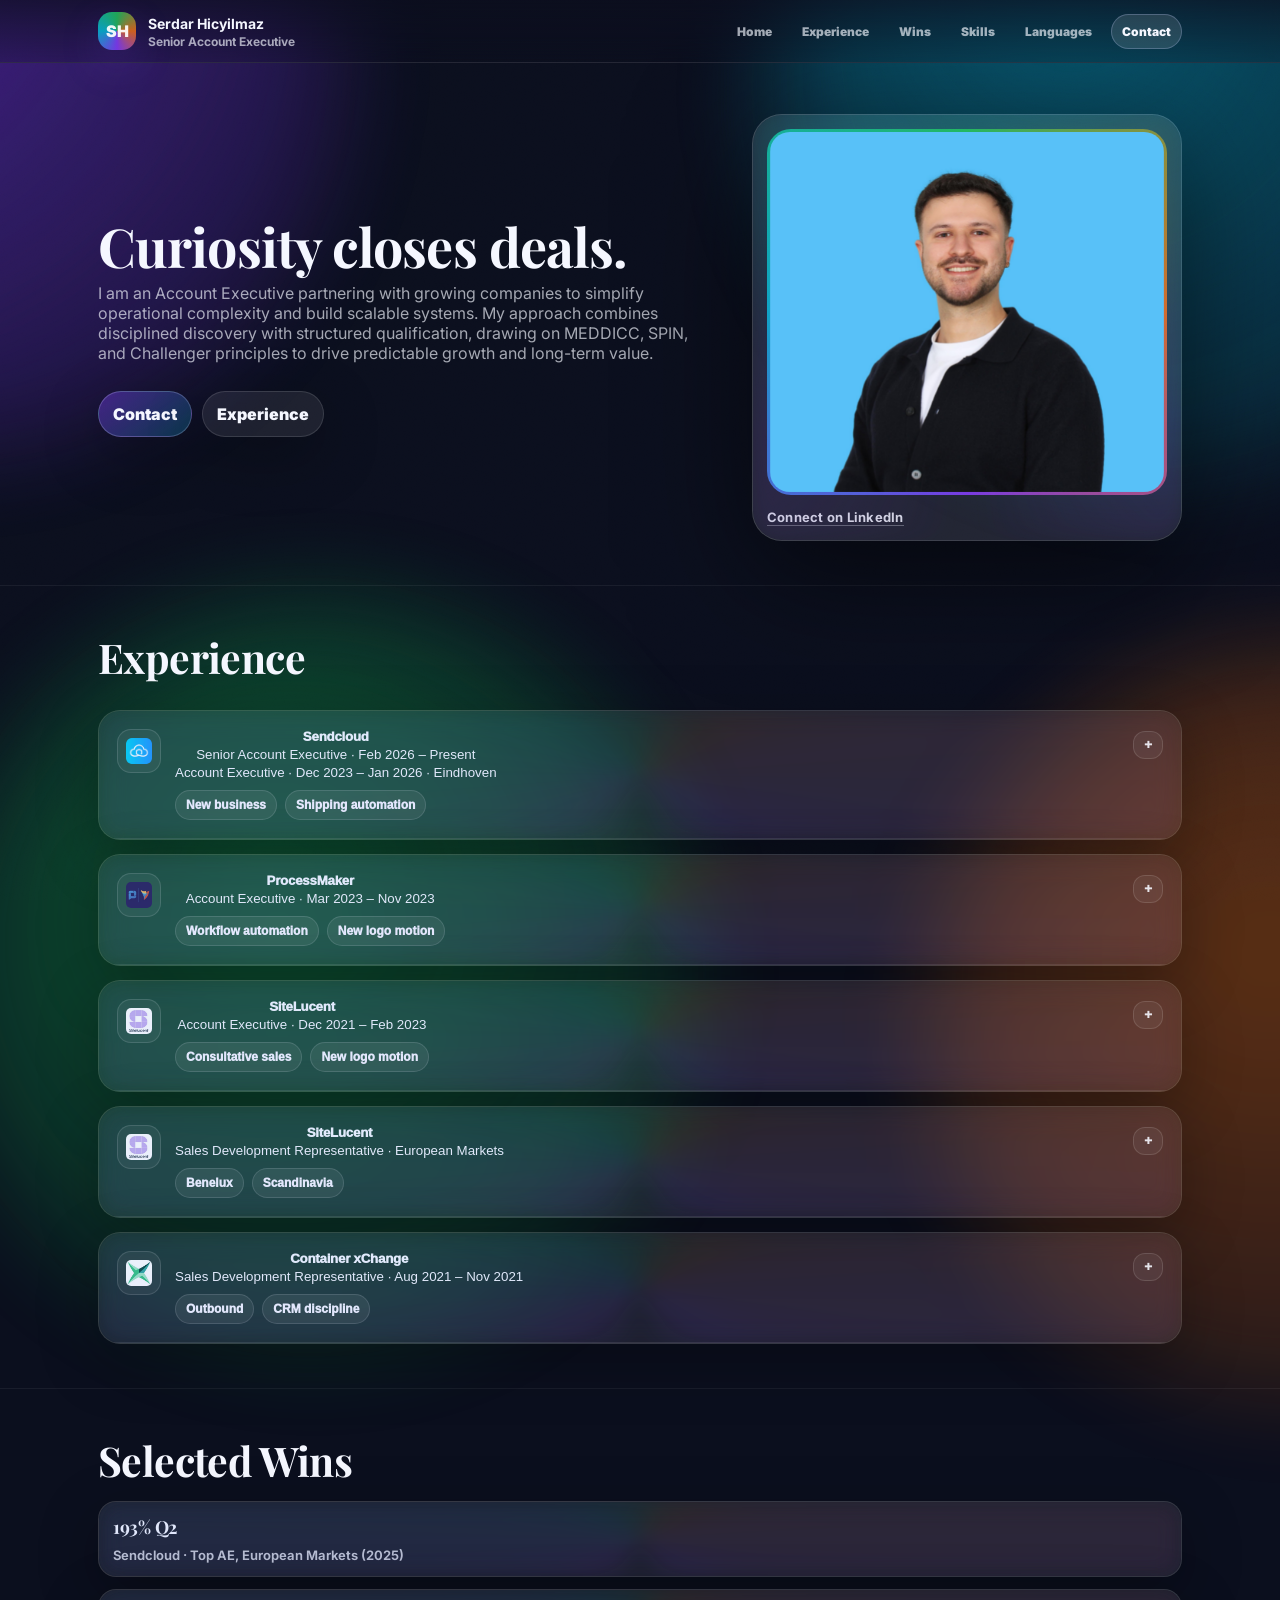
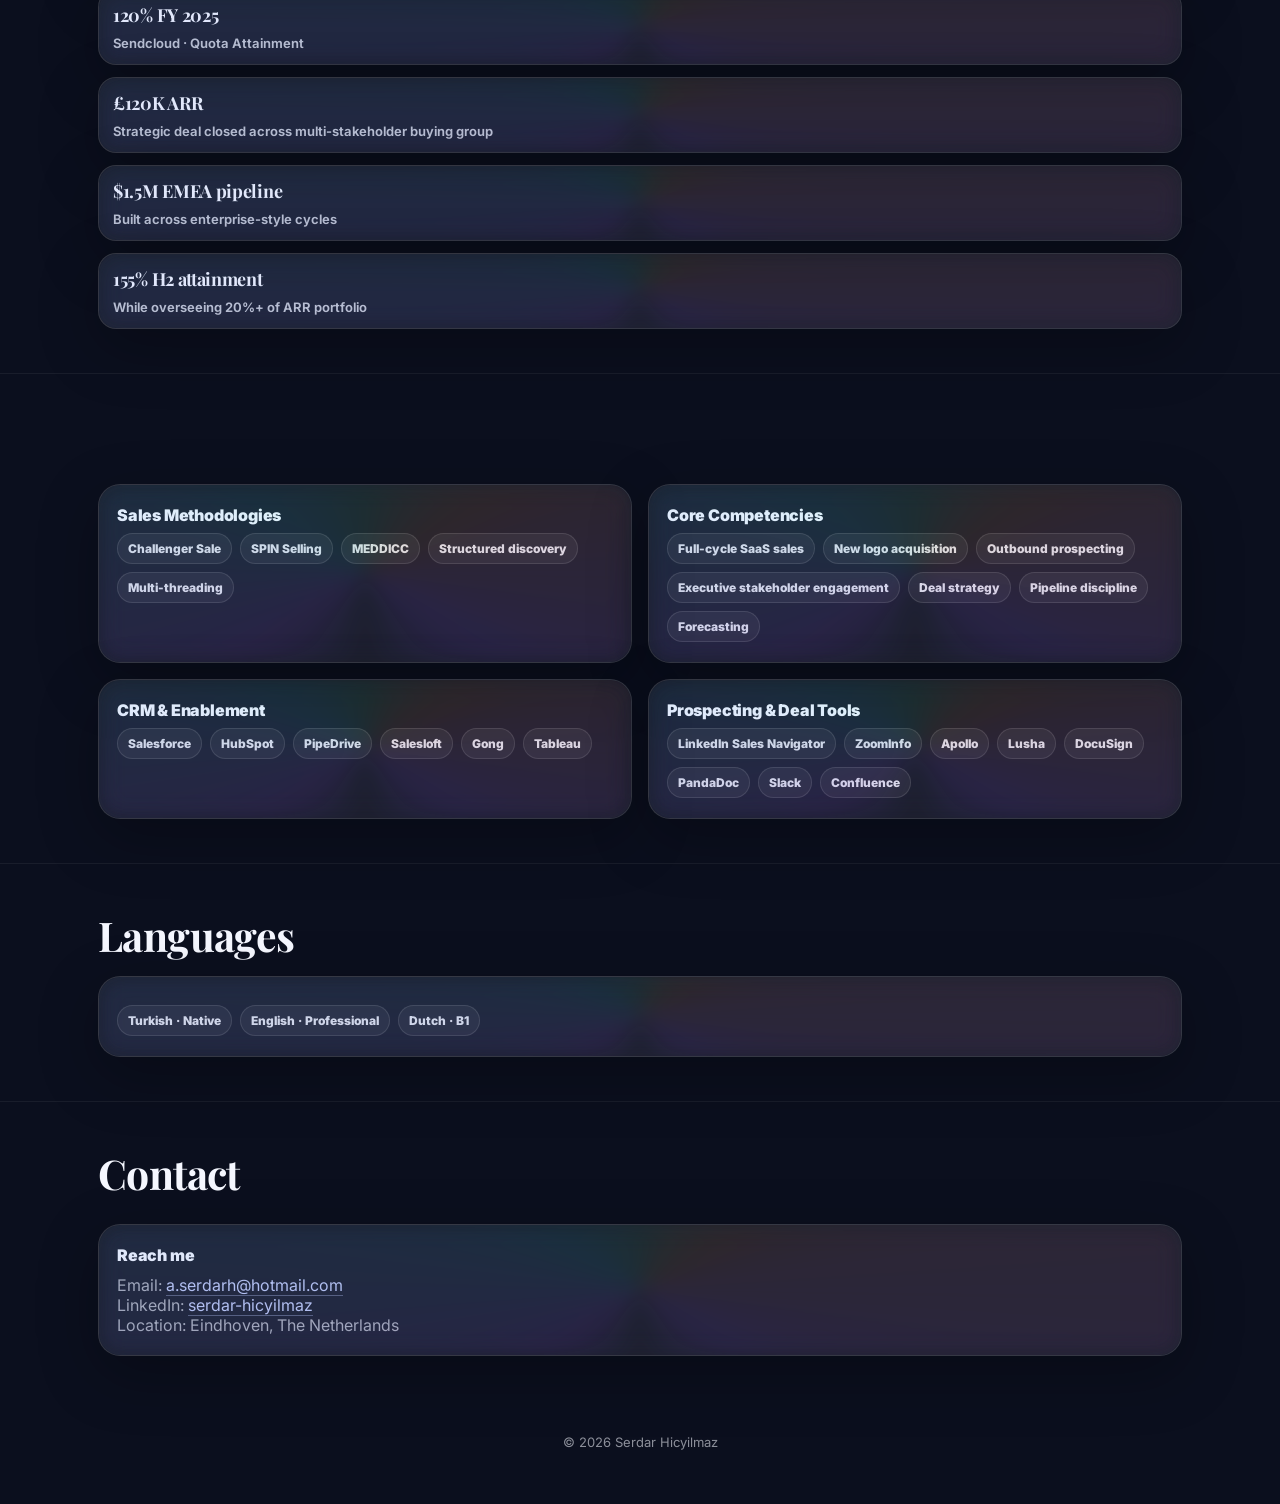
==== index.html @ 136f7540 "Add files via upload" ====
<!doctype html>
<html lang="en">
<head>
  <meta charset="utf-8" />
  <meta name="viewport" content="width=device-width, initial-scale=1" />
  <title>Serdar Hicyilmaz | Portfolio CV</title>
  <meta name="description" content="Serdar Hicyilmaz — Account Executive. Curious discovery, clear execution, predictable growth." />
  <link rel="stylesheet" href="assets/styles.v6.css" />
</head>
<body>
  <div class="bg" aria-hidden="true">
    <div class="blob b1"></div>
    <div class="blob b2"></div>
    <div class="blob b3"></div>
    <div class="blob b4"></div>
  </div>
  <div class="noise" aria-hidden="true"></div>

  <header class="topbar">
    <div class="inner">
      <div class="brand">
        <div class="badge">SH</div>
        <div>
          <b>Serdar Hicyilmaz</b>
          <span>Senior Account Executive</span>
        </div>
      </div>
      <nav class="nav" aria-label="Navigation">
        <a href="#home">Home</a>
        <a href="#experience">Experience</a>
        <a href="#wins">Wins</a>
        <a href="#skills">Skills</a>
        <a href="#languages">Languages</a>
        <a href="#contact">Contact</a>
      </nav>
    </div>
  </header>

  <main>
    <!-- HERO -->
    <section id="home" class="section">
      <div class="wrap hero-grid">
        <div class="reveal">
          <h1 class="h1">Curiosity closes deals.</h1>
          <p class="lead">
            I am an Account Executive partnering with growing companies to simplify operational complexity and build scalable systems.
            My approach combines disciplined discovery with structured qualification, drawing on MEDDICC, SPIN, and Challenger principles
            to drive predictable growth and long-term value.
          </p>
          <div class="kicker">
                                                          </div>
          <div class="cta">
            <a class="btn primary" href="#contact">Contact</a>
            <a class="btn" href="#experience">Experience</a>
</div>
        </div>

        <div class="photoStage reveal">
          <div class="photoCard">
            <div class="ring">
              <div class="innerImg">
                <div class="glow"></div>
                <img src="assets/headshot.jpg" alt="Serdar Hicyilmaz headshot" />
              </div>
            </div>
            <a class="linkedin-cta" href="https://www.linkedin.com/in/serdar-hicyilmaz-717072159/" target="_blank" rel="noopener noreferrer">
              Connect on LinkedIn
            </a>
          </div>
        </div>
      </div>
    </section>

    <!-- EXPERIENCE -->
    <section id="experience" class="section">
  <div class="wrap">
    <h2 class="h2 reveal">Experience</h2>

    <div class="exp-acc reveal">
      <!-- Sendcloud -->
      <article class="exp-item glass" data-exp>
        <button class="exp-head" type="button" aria-expanded="false">
          <div class="exp-left">
            <img class="exp-logo" src="assets/logo_sendcloud.png" alt="Sendcloud logo"/>
            <div class="exp-title">
              <div class="company">Sendcloud</div>
              <div class="meta">Senior Account Executive · Feb 2026 – Present</div>
              <div class="meta">Account Executive · Dec 2023 – Jan 2026 · Eindhoven</div>
              <div class="tag-row">
                <span class="tag">New business</span>
                <span class="tag">Shipping automation</span>
              </div>
            </div>
          </div>
          <span class="exp-icon" aria-hidden="true">+</span>
        </button>

        <div class="exp-panel" role="region">
          <div class="exp-inner">
            <ul class="bul">
              <li>Led full-cycle new business acquisition, bringing new logos into the company</li>
              <li>Built pipeline through outbound prospecting, including cold calling and targeted outreach</li>
              <li>Conducted structured discovery to uncover operational friction and position scalable solutions</li>
              <li>Worked cross-functionally with Partnerships and Customer Success to support strategic deals and expansion opportunities</li>
              <li><b>120% quota attainment</b> (FY 2025)</li>
            </ul>
            <p class="sub"><b>Target personas:</b> eCommerce Directors, Marketing Managers, Operations Managers, Warehouse Managers</p>
          </div>
        </div>
      </article>

      <!-- ProcessMaker -->
      <article class="exp-item glass" data-exp>
        <button class="exp-head" type="button" aria-expanded="false">
          <div class="exp-left">
            <img class="exp-logo" src="assets/logo_processmaker.png" alt="ProcessMaker logo"/>
            <div class="exp-title">
              <div class="company">ProcessMaker</div>
              <div class="meta">Account Executive · Mar 2023 – Nov 2023</div>
              <div class="tag-row">
                <span class="tag">Workflow automation</span>
                <span class="tag">New logo motion</span>
              </div>
            </div>
          </div>
          <span class="exp-icon" aria-hidden="true">+</span>
        </button>

        <div class="exp-panel" role="region">
          <div class="exp-inner">
            <ul class="bul">
              <li>Built and managed a strategic pipeline to move enterprise-style transactions through the sales process</li>
              <li>Prospected into targeted accounts via cold call, email outreach, and social strategies</li>
              <li>Collaborated with SDRs in pre-sales and Sales Engineers across demo and POC stages</li>
              <li>Managed end-to-end opportunity progression and forecasting in Salesforce</li>
              <li>Built Sales Pipeline: <b>$300K (US)</b> · <b>$1.5M (EMEA)</b></li>
              <li>Sales cycle: <b>4–8 months</b></li>
            </ul>
            <p class="sub"><b>Target personas:</b> CIO/CTO, VP Operations, Head of Process Excellence, Digital Transformation Leads, IT Directors</p>
          </div>
        </div>
      </article>

      <!-- SiteLucent AE -->
      <article class="exp-item glass" data-exp>
        <button class="exp-head" type="button" aria-expanded="false">
          <div class="exp-left">
            <img class="exp-logo" src="assets/logo_sitelucent.png" alt="SiteLucent logo"/>
            <div class="exp-title">
              <div class="company">SiteLucent</div>
              <div class="meta">Account Executive · Dec 2021 – Feb 2023</div>
              <div class="tag-row">
                <span class="tag">Consultative sales</span>
                <span class="tag">New logo motion</span>
              </div>
            </div>
          </div>
          <span class="exp-icon" aria-hidden="true">+</span>
        </button>

        <div class="exp-panel" role="region">
          <div class="exp-inner">
            <ul class="bul">
              <li>Built and nurtured a full sales pipeline from prospecting to close with a consultative approach tailored to senior decision-makers</li>
              <li>Implemented structured onboarding and engagement processes to drive product adoption and long-term growth</li>
              <li>Oversaw contract renewals and ensured high retention across assigned accounts</li>
              <li>Managed a portfolio of key accounts representing <b>20%+</b> of annual recurring revenue (ARR)</li>
              <li>Exceeded annual quota: <b>105%</b> (H1) · <b>155%</b> (H2)</li>
              <li>Sales cycle: <b>3–6 months</b></li>
            </ul>
            <p class="sub"><b>Target personas:</b> Head of eCommerce, Marketing Directors/CMOs, Key Account Managers, Founders/CEOs</p>
          </div>
        </div>
      </article>

      <!-- SiteLucent SDR -->
      <article class="exp-item glass" data-exp>
        <button class="exp-head" type="button" aria-expanded="false">
          <div class="exp-left">
            <img class="exp-logo" src="assets/logo_sitelucent.png" alt="SiteLucent logo"/>
            <div class="exp-title">
              <div class="company">SiteLucent</div>
              <div class="meta">Sales Development Representative · European Markets</div>
              <div class="tag-row">
                <span class="tag">Benelux</span>
                <span class="tag">Scandinavia</span>
              </div>
            </div>
          </div>
          <span class="exp-icon" aria-hidden="true">+</span>
        </button>

        <div class="exp-panel" role="region">
          <div class="exp-inner">
            <ul class="bul">
              <li>Generated outbound pipeline across European markets, focusing on Benelux and Scandinavia</li>
              <li>Conducted high-volume cold calls and targeted outreach campaigns</li>
              <li>Qualified prospects and aligned opportunities with senior sales stakeholders</li>
              <li>Maintained CRM discipline and ensured structured lead progression</li>
            </ul>
            <p class="sub"><b>Target personas:</b> eCommerce Managers, Marketing Managers, Key Account Managers, Sales Leads</p>
          </div>
        </div>
      </article>

      <!-- Container xChange -->
      <article class="exp-item glass" data-exp>
        <button class="exp-head" type="button" aria-expanded="false">
          <div class="exp-left">
            <img class="exp-logo" src="assets/logo_containerxchange.png" alt="Container xChange logo"/>
            <div class="exp-title">
              <div class="company">Container xChange</div>
              <div class="meta">Sales Development Representative · Aug 2021 – Nov 2021</div>
              <div class="tag-row">
                <span class="tag">Outbound</span>
                <span class="tag">CRM discipline</span>
              </div>
            </div>
          </div>
          <span class="exp-icon" aria-hidden="true">+</span>
        </button>

        <div class="exp-panel" role="region">
          <div class="exp-inner">
            <ul class="bul">
              <li>Sourced new sales opportunities through lead follow-up, outbound calls, and emails</li>
              <li>Qualified prospects and advanced opportunities through structured pipeline stages</li>
              <li>Managed pipeline integrity and activity tracking in PipeDrive</li>
              <li>Collaborated closely with Account Executives to support deal progression</li>
            </ul>
            <p class="sub"><b>Target personas:</b> Procurement Managers, Logistics Managers, Trading Teams, Commercial Directors</p>
          </div>
        </div>
      </article>
    </div>
  </div>
</section>

    <!-- WINS -->
    <section id="wins" class="section">
      <div class="wrap">
        <h2 class="h2 reveal">Selected Wins</h2>
        <div class="wins reveal" style="margin-top:14px">
          <div class="win">
            <b>193% Q2</b>
            <p>Sendcloud · Top AE, European Markets (2025)</p>
          </div>

          <div class="win">
            <b>120% FY 2025</b>
            <p>Sendcloud · Quota Attainment</p>
          </div>
<div class="win">
            <b>£120K ARR</b>
            <p>Strategic deal closed across multi-stakeholder buying group</p>
          </div>
<div class="win">
            <b>$1.5M EMEA pipeline</b>
            <p>Built across enterprise-style cycles</p>
          </div>
<div class="win">
            <b>155% H2 attainment</b>
            <p>While overseeing 20%+ of ARR portfolio</p>
          </div></div>
      </div>
    </section>

    <!-- SKILLS -->
    <section id="skills" class="section">
      <div class="wrap">
<h2 class="h2 reveal">Skills</h2>

        <div class="skillGrid" style="margin-top:12px">
          <div class="glass reveal">
      <div class="exp-header" onclick="this.parentElement.classList.toggle('open')">
        <span></span>
      </div>
      <div class="exp-body">
    
            <div class="company">Sales Methodologies</div>
            <div class="chips">
              <span class="chip">Challenger Sale</span>
              <span class="chip">SPIN Selling</span>
              <span class="chip">MEDDICC</span>
              <span class="chip">Structured discovery</span>
              <span class="chip">Multi-threading</span>
            
      </div>
    </div>
          </div>

          <div class="glass reveal">
      <div class="exp-header" onclick="this.parentElement.classList.toggle('open')">
        <span></span>
      </div>
      <div class="exp-body">
    
            <div class="company">Core Competencies</div>
            <div class="chips">
              <span class="chip">Full-cycle SaaS sales</span>
              <span class="chip">New logo acquisition</span>
              <span class="chip">Outbound prospecting</span>
              <span class="chip">Executive stakeholder engagement</span>
              <span class="chip">Deal strategy</span>
              <span class="chip">Pipeline discipline</span>
              <span class="chip">Forecasting</span>
            
      </div>
    </div>
          </div>

          <div class="glass reveal">
      <div class="exp-header" onclick="this.parentElement.classList.toggle('open')">
        <span></span>
      </div>
      <div class="exp-body">
    
            <div class="company">CRM & Enablement</div>
            <div class="chips">
              <span class="chip">Salesforce</span>
              <span class="chip">HubSpot</span>
              <span class="chip">PipeDrive</span>
              <span class="chip">Salesloft</span>
              <span class="chip">Gong</span>
              <span class="chip">Tableau</span>
            
      </div>
    </div>
          </div>

          <div class="glass reveal">
      <div class="exp-header" onclick="this.parentElement.classList.toggle('open')">
        <span></span>
      </div>
      <div class="exp-body">
    
            <div class="company">Prospecting & Deal Tools</div>
            <div class="chips">
              <span class="chip">LinkedIn Sales Navigator</span>
              <span class="chip">ZoomInfo</span>
              <span class="chip">Apollo</span>
              <span class="chip">Lusha</span>
              <span class="chip">DocuSign</span>
              <span class="chip">PandaDoc</span>
              <span class="chip">Slack</span>
              <span class="chip">Confluence</span>
            
      </div>
    </div>
          </div>
        </div>
</div>
    </section>

    <!-- LANGUAGES -->
    <section id="languages" class="section">
      <div class="wrap">
        <h2 class="h2 reveal">Languages</h2>
        <div class="glass reveal" style="margin-top:14px">
          <div class="chips">
            <span class="chip">Turkish · Native</span>
            <span class="chip">English · Professional</span>
            <span class="chip">Dutch · B1</span>
          </div>
        </div>
      </div>
    </section>

    <!-- CONTACT -->
    <section id="contact" class="section">
  <div class="wrap">
    <h2 class="h2 reveal">Contact</h2>
    <div class="glass reveal" style="margin-top:14px">
      <div class="company">Reach me</div>
      <p class="lead" style="margin-top:10px">
        Email: <a class="link" href="mailto:a.serdarh@hotmail.com">a.serdarh@hotmail.com</a><br/>
        LinkedIn: <a class="link" href="https://www.linkedin.com/in/serdar-hicyilmaz-717072159/" target="_blank" rel="noopener noreferrer">serdar-hicyilmaz</a><br/>
        Location: Eindhoven, The Netherlands
      </p>
    </div>
  </div>
</section>

    <footer>© <span id="y"></span> Serdar Hicyilmaz</footer>
  </main>

  <script src="assets/app.js"></script>
  <script>document.getElementById('y').textContent = new Date().getFullYear();</script>
</body>
</html>
---- assets/styles.v6.css ----
@import url('https://fonts.googleapis.com/css2?family=Playfair+Display:wght@500;600;700&family=Inter:wght@400;500;600;700;800&display=swap');

:root{
  --bg:#0b0f1e;
  --fg:#f5f7ff;
  --muted:rgba(245,247,255,.66);
  --muted2:rgba(245,247,255,.52);
  --max:1120px;
  --r:22px;
  --r2:30px;
  --stroke: rgba(255,255,255,.12);
  --card: rgba(255,255,255,.06);
  --card2: rgba(255,255,255,.08);
  --shadow: 0 34px 120px rgba(0,0,0,.55);
  --shadow2: 0 18px 60px rgba(0,0,0,.28);
  --accentA: rgba(124,58,237,.55);
  --accentB: rgba(6,182,212,.45);
  --accentC: rgba(34,197,94,.38);
  --accentD: rgba(249,115,22,.36);
}

*{box-sizing:border-box}
html,body{height:100%}
body{
  margin:0;
  background: var(--bg);
  color: var(--fg);
  font-family:'Inter',system-ui,-apple-system,BlinkMacSystemFont,"SF Pro Text","Segoe UI",Roboto,Helvetica,Arial,sans-serif;
  overflow-x:hidden;
}

a{color:inherit}
a.link{color: rgba(199,210,254,.95); text-decoration:none; border-bottom:1px solid rgba(199,210,254,.35)}
a.link:hover{border-bottom-color: rgba(199,210,254,.75)}

/* Background ambience */
.bg{
  position:fixed; inset:-160px;
  z-index:-2;
  filter: blur(50px) saturate(1.15);
  transform: translateZ(0);
  opacity:.95;
}
.blob{
  position:absolute;
  width: 760px; height: 760px;
  border-radius:999px;
  animation: float 16s ease-in-out infinite;
}
.b1{left:-16%; top:-12%; background: radial-gradient(circle at 30% 30%, var(--accentA), rgba(124,58,237,.05));}
.b2{left:58%; top:-10%; background: radial-gradient(circle at 40% 35%, var(--accentB), rgba(6,182,212,.05)); animation-duration: 18s;}
.b3{left:6%; top:62%; background: radial-gradient(circle at 45% 40%, var(--accentC), rgba(34,197,94,.05)); animation-duration: 20s;}
.b4{left:68%; top:66%; background: radial-gradient(circle at 45% 40%, var(--accentD), rgba(249,115,22,.05)); animation-duration: 22s;}
@keyframes float{0%,100%{transform:translate(0,0)}50%{transform:translate(55px,38px)}}

/* Subtle noise */
.noise{
  position:fixed; inset:0;
  pointer-events:none;
  opacity:.10;
  background-image:url("data:image/svg+xml,%3Csvg xmlns='http://www.w3.org/2000/svg' width='140' height='140'%3E%3Cfilter id='n'%3E%3CfeTurbulence type='fractalNoise' baseFrequency='.9' numOctaves='3' stitchTiles='stitch'/%3E%3C/filter%3E%3Crect width='140' height='140' filter='url(%23n)' opacity='.35'/%3E%3C/svg%3E");
  mix-blend-mode: overlay;
  z-index:-1;
}

/* Top nav */
.topbar{
  position:fixed; top:0; left:0; right:0;
  z-index:50;
  backdrop-filter: blur(16px);
  background: linear-gradient(180deg, rgba(12,14,30,.70), rgba(12,14,30,.22));
  border-bottom: 1px solid rgba(255,255,255,.10);
}
.topbar .inner{
  max-width: var(--max);
  margin: 0 auto;
  padding: 12px 18px;
  display:flex;
  align-items:center;
  justify-content:space-between;
  gap: 12px;
}
.brand{
  display:flex; align-items:center; gap:12px;
  min-width: 240px;
}
.badge{
  width:38px; height:38px;
  border-radius: 14px;
  display:grid; place-items:center;
  font-weight: 950;
  letter-spacing: -.5px;
  color: rgba(255,255,255,.92);
  background: conic-gradient(from 180deg, rgba(124,58,237,.92), rgba(6,182,212,.86), rgba(34,197,94,.82), rgba(249,115,22,.80), rgba(124,58,237,.92));
  box-shadow: 0 14px 40px rgba(124,58,237,.20);
}
.brand b{font-size:14px}
.brand span{display:block; font-size:12px; color:var(--muted); font-weight:700; margin-top:1px}

.nav{
  display:flex; gap:8px; flex-wrap:wrap;
  justify-content:flex-end;
}
.nav a{
  font-size: 12px;
  font-weight: 900;
  color: var(--muted);
  padding: 9px 10px;
  border-radius: 999px;
  border: 1px solid transparent;
  text-decoration:none;
  transition: transform .15s ease, background .15s ease, border-color .15s ease, color .15s ease;
}
.nav a:hover{transform: translateY(-1px); background: rgba(255,255,255,.08); border-color: rgba(255,255,255,.12); color: var(--fg)}
.nav a.active{background: rgba(255,255,255,.12); border-color: rgba(199,210,254,.26); color: var(--fg)}

/* Layout */
main{padding-top: 70px;}
.section{
  min-height: auto;
  display:flex;
  align-items:center;
  padding: 44px 0;
}
.wrap{
  max-width: var(--max);
  margin: 0 auto;
  width: 100%;
  padding: 0 18px;
}

/* Typography */
.h1,.h2{
  font-family:'Playfair Display',serif;
  letter-spacing:-.9px;
}
.h1{
  font-size: clamp(34px, 4.2vw, 64px);
  line-height: 1.00;
  margin:0;
}
.h2{
  font-size: clamp(26px, 3.2vw, 46px);
  margin:0 0 10px;
  letter-spacing:-.6px;
}
.lead{
  margin: 10px 0 0;
  font-size: 16px;
  color: var(--muted);
  max-width: 74ch;
}
.sublead{
  margin: 10px 0 0;
  font-size: 15px;
  color: var(--muted2);
  max-width: 76ch;
}

/* Hero */
.hero-grid{
  display:grid;
  grid-template-columns: 1.15fr .85fr;
  gap: 22px;
  align-items:center;
}
@media (max-width: 980px){
  .hero-grid{grid-template-columns:1fr}
}
.kicker{
  margin-top: 14px;
  display:flex; gap:10px; flex-wrap:wrap;
}
.k{
  padding: 7px 10px;
  border-radius: 999px;
  border: 1px solid var(--stroke);
  background: rgba(255,255,255,.06);
  font-weight: 900;
  font-size: 12px;
  color: rgba(255,255,255,.90);
}
.cta{
  margin-top: 14px;
  display:flex; gap:10px; flex-wrap:wrap;
}
.btn{
  display:inline-flex; align-items:center; gap:10px;
  padding: 12px 14px;
  border-radius: 999px;
  border: 1px solid var(--stroke);
  background: rgba(255,255,255,.08);
  font-weight: 950;
  color: var(--fg);
  text-decoration:none;
  box-shadow: var(--shadow2);
  transition: transform .15s ease, background .15s ease, border-color .15s ease;
}
.btn:hover{transform: translateY(-1px); background: rgba(255,255,255,.12); border-color: rgba(199,210,254,.24)}
.btn.primary{
  background: linear-gradient(135deg, rgba(124,58,237,.42), rgba(6,182,212,.24));
  border-color: rgba(199,210,254,.26);
}

.photoStage{
  width: min(430px, 100%);
  margin-left:auto;
}
.photoCard{
  border-radius: var(--r2);
  border: 1px solid rgba(255,255,255,.14);
  background: rgba(255,255,255,.08);
  box-shadow: var(--shadow);
  padding: 14px;
  transform-style: preserve-3d;
}
.ring{
  border-radius: calc(var(--r2) - 6px);
  padding: 3px;
  background: conic-gradient(from 180deg, rgba(124,58,237,.95), rgba(6,182,212,.90), rgba(34,197,94,.86), rgba(249,115,22,.84), rgba(124,58,237,.95));
}
.innerImg{
  border-radius: calc(var(--r2) - 10px);
  overflow:hidden;
  position:relative;
  background: rgba(255,255,255,.04);
}
.innerImg img{width:100%; height:auto; display:block; transform: translateZ(18px);}
.glow{
  position:absolute; inset:-60px;
  background: radial-gradient(circle at 50% 35%, rgba(255,255,255,.22), transparent 55%);
  opacity:.45;
  pointer-events:none;
}

.linkedin-cta{
  display:inline-block;
  margin-top:14px;
  font-weight:700;
  font-size:13px;
  letter-spacing:.25px;
  text-decoration:none;
  color: rgba(245,247,255,.86);
  border-bottom:1px solid rgba(245,247,255,.30);
  transition: transform .25s ease, border-color .25s ease, color .25s ease;
}
.linkedin-cta:hover{
  transform: translateY(-2px);
  color: rgba(255,255,255,.98);
  border-bottom-color: rgba(124,58,237,.70);
}

/* Glass cards */
.glass{
  background: var(--card);
  border: 1px solid var(--stroke);
  border-radius: var(--r);
  padding: 20px 18px;
  backdrop-filter: blur(14px);
  box-shadow: var(--shadow2);
}
.grid2{
  display:grid;
  grid-template-columns: 1fr 1fr;
  gap: 16px;
}
@media (max-width: 980px){
  .grid2{grid-template-columns:1fr}
}

/* Experience */
.role{
  display:flex; align-items:flex-start; justify-content:space-between;
  gap: 14px; flex-wrap:wrap;
}
.role h3{
  margin:0;
  font-size: 15px;
  letter-spacing: -.2px;
}
.role .meta{
  margin-top:6px;
  color: var(--muted);
  font-size: 13px;
  font-weight:650;
}
.company{
  font-weight: 950;
  letter-spacing: -.2px;
}
.promo{
  font-weight: 850;
}
.bullets{
  margin: 10px 0 0;
  padding-left: 18px;
}
.bullets li{
  margin: 6px 0;
  color: rgba(245,247,255,.90);
}
.small{
  font-size: 13px;
  color: var(--muted);
}

/* Metrics bubbles */
.metrics-row{
  display:flex;
  gap: 12px;
  flex-wrap:wrap;
  margin-top: 14px;
}
.metric-bubble{
  backdrop-filter: blur(14px);
  background: rgba(255,255,255,.06);
  border: 1px solid rgba(255,255,255,.12);
  border-radius: 18px;
  padding: 13px 14px;
  min-width: 150px;
  box-shadow: 0 20px 50px rgba(0,0,0,.22);
  transition: transform .25s ease, border-color .25s ease;
}
.metric-bubble:hover{
  transform: translateY(-3px);
  border-color: rgba(124,58,237,.38);
}
.metric-value{
  display:block;
  font-size: 26px;
  font-weight: 700;
  font-family:'Playfair Display', serif;
  letter-spacing: -.2px;
}
.metric-label{
  display:block;
  margin-top: 4px;
  font-size: 12px;
  color: rgba(245,247,255,.64);
  font-weight: 650;
}

/* Wins */
.wins{
  display:grid;
  gap: 12px;
}
.win{
  padding: 13px 14px;
  border-radius: 18px;
  border: 1px solid rgba(255,255,255,.12);
  background: rgba(255,255,255,.06);
  backdrop-filter: blur(14px);
  box-shadow: var(--shadow2);
}
.win b{
  font-family:'Playfair Display',serif;
  font-size: 18px;
  letter-spacing: -.3px;
}
.win p{margin: 8px 0 0; color: rgba(245,247,255,.78); font-size: 13px; font-weight:650}

/* Skills */
.skillGrid{
  display:grid;
  grid-template-columns: 1fr 1fr;
  gap: 16px;
}
@media (max-width: 980px){ .skillGrid{grid-template-columns:1fr} }
.chips{display:flex; flex-wrap:wrap; gap:10px; margin-top:10px}
.chip{
  padding: 8px 10px;
  border-radius: 999px;
  border: 1px solid rgba(255,255,255,.12);
  background: rgba(255,255,255,.06);
  font-weight: 850;
  font-size: 12px;
  color: rgba(245,247,255,.90);
}

/* Contact */
.contactGrid{
  display:grid;
  grid-template-columns: 1.2fr .8fr;
  gap: 16px;
}
@media (max-width: 980px){ .contactGrid{grid-template-columns:1fr} }

/* Reveal */
.reveal{opacity:0; transform: translateY(10px); transition: opacity .8s ease, transform .8s ease}
.reveal.visible{opacity:1; transform:none}

/* Footer */


/* --- Dynamic "living" borders (subtle, premium) --- */
.glass, .metric-bubble, .win, .photoCard{
  position: relative;
  overflow: hidden;
}

.glass::before, .metric-bubble::before, .win::before, .photoCard::before{
  content:"";
  position:absolute;
  inset:-2px;
  border-radius: inherit;
  background: conic-gradient(
    from 180deg,
    rgba(124,58,237,.0),
    rgba(124,58,237,.55),
    rgba(6,182,212,.45),
    rgba(34,197,94,.38),
    rgba(249,115,22,.36),
    rgba(124,58,237,.55),
    rgba(124,58,237,.0)
  );
  opacity:.22;
  filter: blur(10px);
  transform: translateZ(0);
  animation: spinGlow 12s linear infinite;
  pointer-events:none;
}

.glass::after, .metric-bubble::after, .win::after, .photoCard::after{
  content:"";
  position:absolute;
  inset:0;
  border-radius: inherit;
  background: rgba(255,255,255,.02);
  pointer-events:none;
}

@keyframes spinGlow{
  0%{transform: rotate(0deg)}
  100%{transform: rotate(360deg)}
}

.glass:hover::before, .metric-bubble:hover::before, .win:hover::before, .photoCard:hover::before{
  opacity:.32;
}

.glass, .win, .metric-bubble{
  transition: transform .22s ease, border-color .22s ease, background .22s ease;
}

.glass:hover, .win:hover{
  transform: translateY(-2px);
}

.metric-bubble:hover{
  transform: translateY(-3px);
}

/* Featured metric: equal emphasis */
.metric-bubble.featured{
  background: linear-gradient(135deg, rgba(124,58,237,.14), rgba(6,182,212,.10));
  border-color: rgba(199,210,254,.28);
}

.metric-bubble.featured .metric-value{
  font-size: 30px;
}

/* Slightly tighter sections */
.section + .section{
  border-top: 1px solid rgba(255,255,255,.06);
}

/* Skills chips tighter */
.chips{gap:8px; margin-top:8px}
.chip{padding:7px 10px}

/* Reduce excessive inline spacing in cards */
.bullets{margin-top:10px}
.metrics-row{margin-top:12px}


footer{
  text-align:center;
  padding: 34px 18px 54px;
  font-size: 13px;
  color: rgba(245,247,255,.55);
}
@media print{
  .topbar,.bg,.noise,.cta{display:none !important}
  body{background:#fff; color:#111}
  .glass,.win,.metric-bubble{box-shadow:none; background:#fff; border-color:#ddd}
  a{color:#111}
}
.companyHead{display:flex;align-items:flex-start;justify-content:space-between;gap:14px;flex-wrap:wrap;margin-bottom:6px}
.companyLeft{display:flex;align-items:center;gap:12px}
.companyLogo{width:44px;height:44px;border-radius:14px;border:1px solid rgba(255,255,255,.12);background:rgba(255,255,255,.06);display:grid;place-items:center;overflow:hidden;transition:transform .2s ease, box-shadow .2s ease}
.companyLogo:hover{transform:translateY(-2px);box-shadow:0 10px 30px rgba(0,0,0,.35)}
.companyLogo img{width:100%;height:100%;object-fit:cover}
.companyName a{text-decoration:none;color:rgba(245,247,255,.95);border-bottom:1px solid rgba(245,247,255,.15);transition:.2s}
.companyName a:hover{border-bottom-color:rgba(124,58,237,.6)}
.ext{opacity:.6;font-weight:900;margin-left:4px}


/* Force Experience cards to stack vertically (fix) */
#experience .wrap{
  display:flex !important;
  flex-direction:column !important;
  align-items:stretch !important;
}
#experience .wrap > .h2{
  width:100%;
}
#experience .wrap > .glass{
  width:100% !important;
}
#experience .grid2{
  grid-template-columns: 1fr !important;
}


/* Hard stop: never show Experience in columns */
#experience .wrap{
  column-count: 1 !important;
  columns: auto 1 !important;
}
#experience .wrap > *{
  break-inside: avoid !important;
}


/* Significant grow effect on hover */
#experience .glass{
  transition: transform 0.35s ease, box-shadow 0.35s ease, z-index 0.2s ease;
  position: relative;
}

/* Prevent layout breaking when scaling */
#experience .wrap{
  overflow: visible !important;
}

/* Contact full width after removing download */
#contact .wrap{
  display: flex;
  flex-direction: column;
}
#contact .glass{
  width: 100%;
}

/* Accordion behavior */
#experience .glass{
  cursor: pointer;
  transition: all 0.35s ease;
  overflow: hidden;
}

#experience .exp-body{
  max-height: 0;
  overflow: hidden;
  transition: max-height 0.5s ease;
}

#experience .glass.open .exp-body{
  max-height: 2000px;
}

#experience .glass.open{
  transform: scale(1.03);
  box-shadow: 0 30px 80px rgba(0,0,0,0.5);
}


}


/* === Mobile structure pass === */
@media (max-width: 720px){
  .wrap{width: min(1040px, 92vw);}
  .section{padding: 44px 0;}
  .h1{font-size: 46px; line-height: 1.02;}
  .lead{font-size: 16px;}
  .topbar{padding: 14px 0;}
  .nav{gap: 10px; flex-wrap: wrap; justify-content: flex-start;}
  .nav a{padding: 10px 12px; font-size: 13px;}
  .brand{gap: 10px;}
  .brand .title{font-size: 14px;}
  .brand .sub{font-size: 12px;}

  .hero{padding-top: 22px;}
  .hero-grid{grid-template-columns: 1fr; gap: 18px;}
  .photoStage{width: 100%; margin-left: 0;}
  .photoCard{padding: 14px;}
  .photoFrame{border-radius: 18px;}
  .photoFrame img{border-radius: 14px;}

  /* Cards stack + breathe */
  .grid2{grid-template-columns: 1fr; gap: 16px;}
  .glass{padding: 18px; border-radius: 18px;}
  .metrics-row{flex-wrap: wrap; gap: 10px;}
  .metric-bubble{min-width: 140px; flex: 1 1 140px;}

  /* Experience: always full width, readable */
  #experience .glass{padding: 20px;}
  #experience .glass:hover{transform: none; box-shadow: var(--shadow2);}

  /* Wins list */
  .wins{grid-template-columns: 1fr; gap: 12px;}
  .win{padding: 16px; border-radius: 18px;}
}

@media (max-width: 420px){
  .h1{font-size: 40px;}
  .nav a{width: 100%; text-align: left;}
  .btn{width: 100%; justify-content: center;}
}


/* === Experience (rebuild): isolated, vertical accordion === */
.exp-acc{display:flex; flex-direction:column; gap:14px; margin-top:16px}
.exp-item{padding:0}
.exp-head{
  width:100%;
  border:0;
  background:transparent;
  color:inherit;
  cursor:pointer;
  display:flex;
  align-items:flex-start;
  justify-content:space-between;
  gap:14px;
  padding:18px 18px;
}
.exp-left{display:flex; gap:14px; align-items:flex-start}
.exp-logo{
  width:44px; height:44px;
  border-radius:14px;
  border:1px solid rgba(255,255,255,.14);
  background: rgba(255,255,255,.06);
  object-fit:contain;
  padding:8px;
  flex:0 0 auto;
}
.exp-title .company{font-weight:950; letter-spacing:-.25px}
.exp-title .meta{margin-top:3px}
.tag-row{display:flex; flex-wrap:wrap; gap:8px; margin-top:10px}
.tag{
  display:inline-flex;
  align-items:center;
  padding:7px 10px;
  border-radius:999px;
  border:1px solid rgba(255,255,255,.14);
  background: rgba(255,255,255,.08);
  font-size:12px;
  font-weight:950;
  width:fit-content;
}
.exp-icon{
  font-weight:950;
  opacity:.9;
  padding:6px 10px;
  border-radius:12px;
  border:1px solid rgba(255,255,255,.14);
  background: rgba(255,255,255,.06);
  line-height:1;
  margin-top:2px;
}
.exp-panel{
  max-height:0;
  overflow:hidden;
  transition:max-height .38s ease;
  border-top:1px solid rgba(255,255,255,.10);
}
.exp-inner{padding:14px 18px 18px}
.bul{margin:0; padding-left:18px; display:flex; flex-direction:column; gap:8px}
#experience .sub{margin-top:12px}

/* Mobile */
@media (max-width: 720px){
  .exp-head{padding:16px}
  .exp-inner{padding:12px 16px 16px}
  .exp-logo{width:40px;height:40px;border-radius:14px;padding:7px}
}
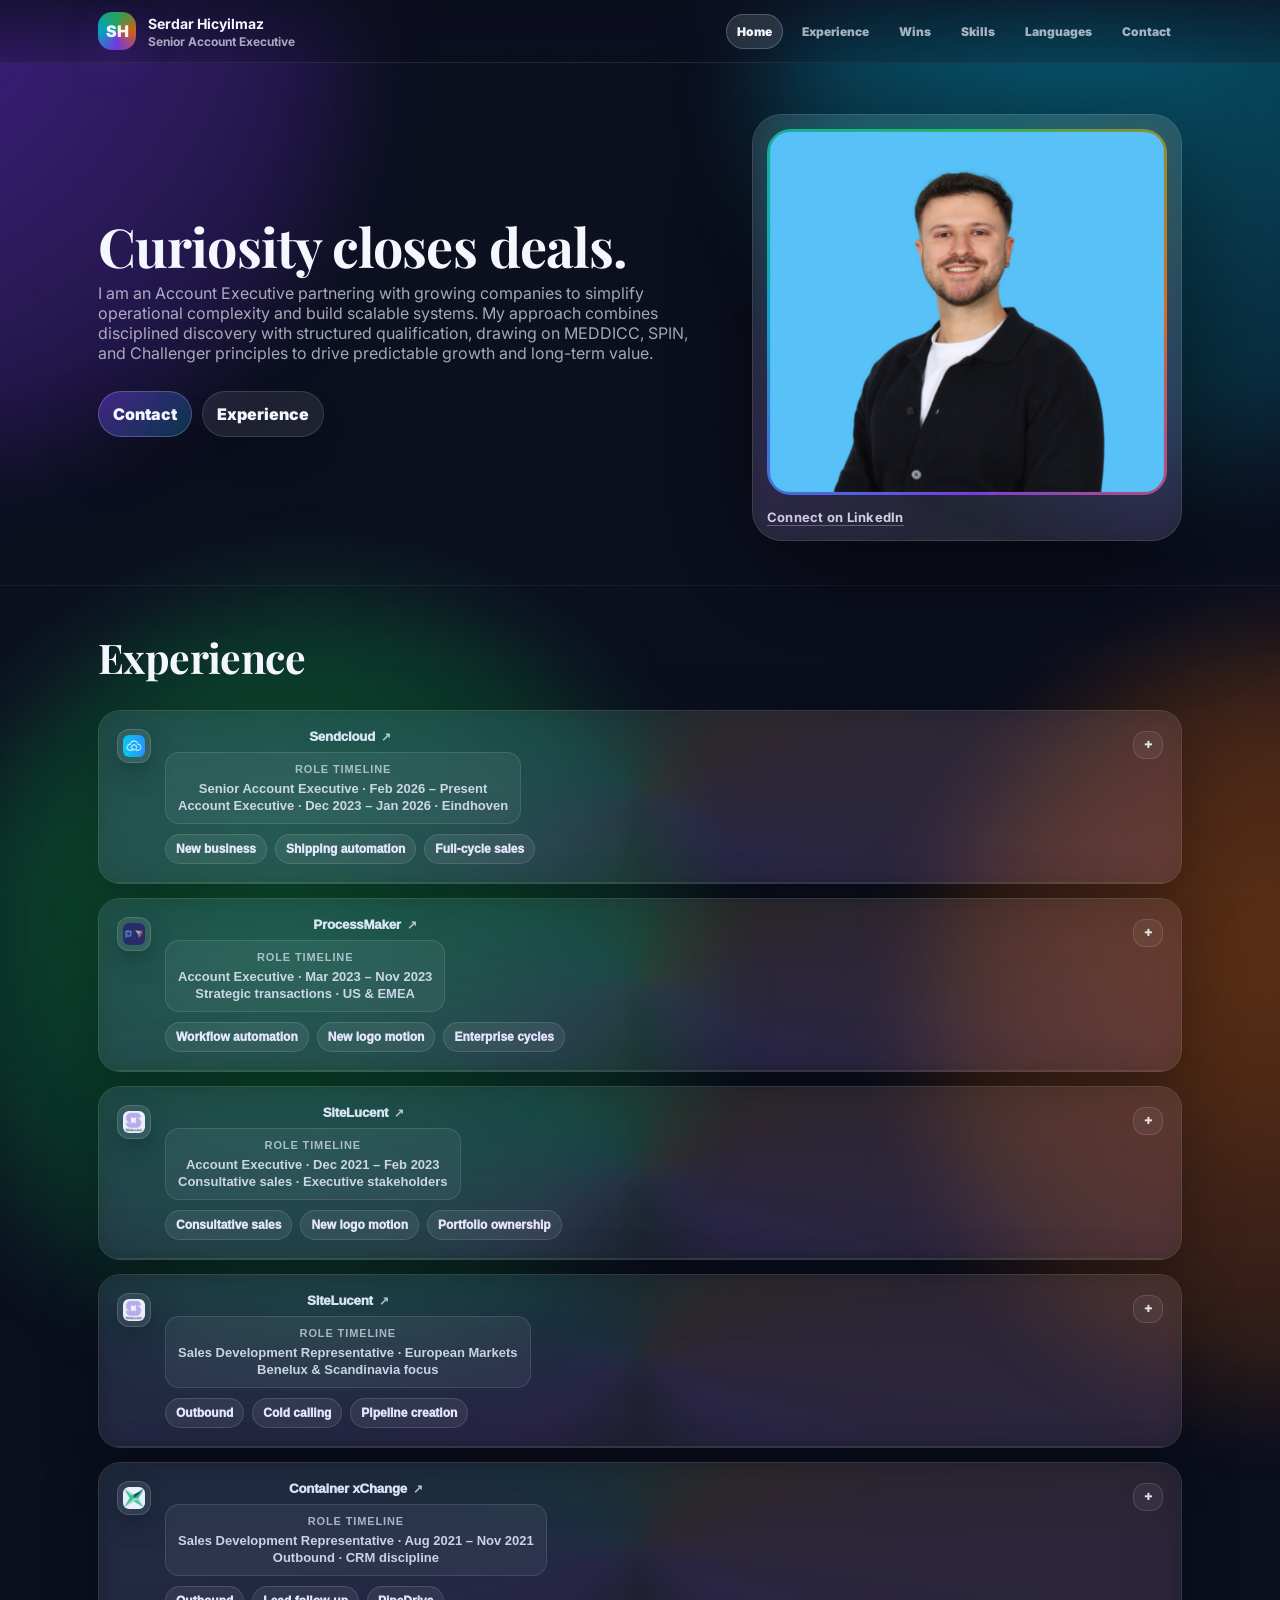
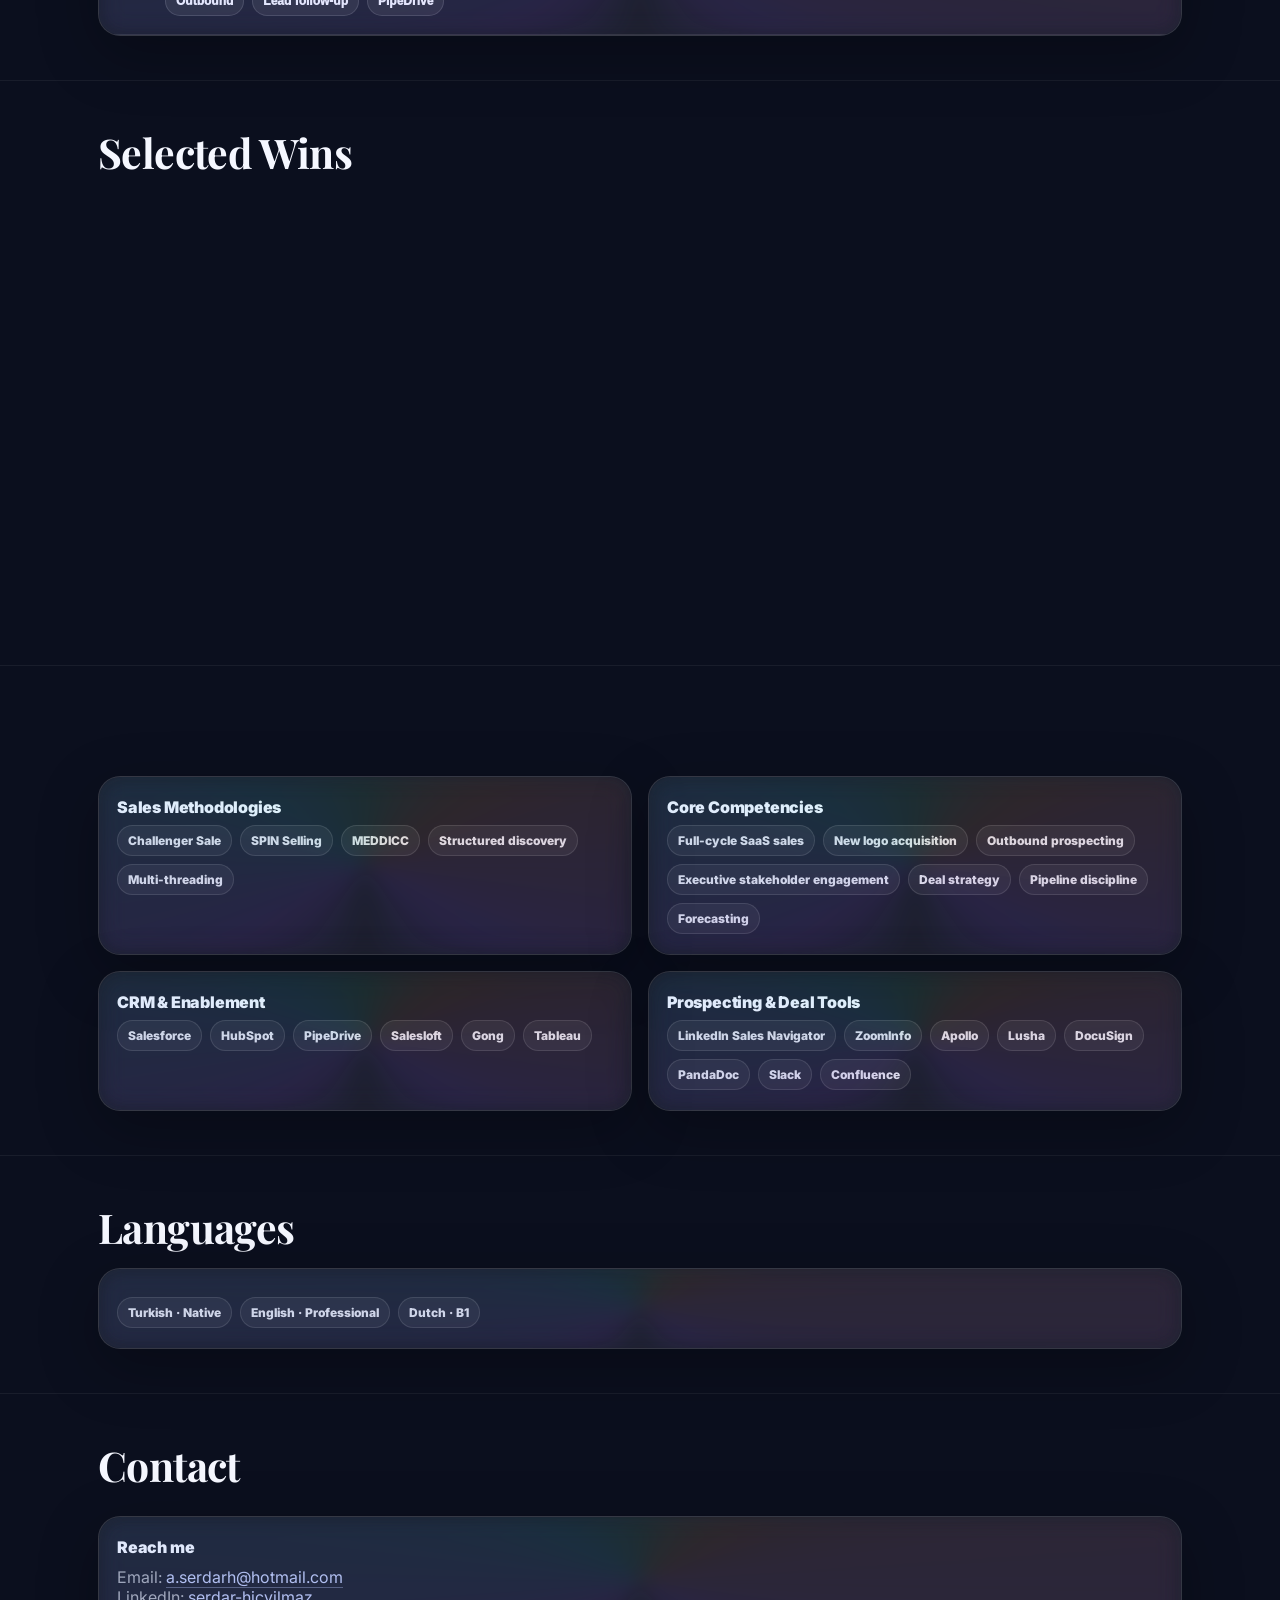
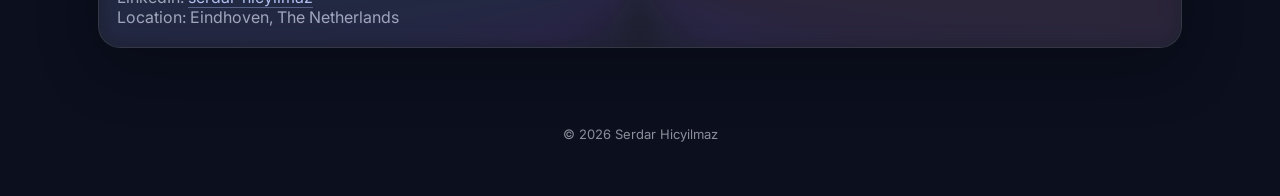
==== commit 1323b5e5: "Add files via upload" ====
--- a/index.html
+++ b/index.html
@@ -75,162 +75,164 @@
     <section id="experience" class="section">
   <div class="wrap">
     <h2 class="h2 reveal">Experience</h2>
-
     <div class="exp-acc reveal">
-      <!-- Sendcloud -->
-      <article class="exp-item glass" data-exp>
-        <button class="exp-head" type="button" aria-expanded="false">
-          <div class="exp-left">
-            <img class="exp-logo" src="assets/logo_sendcloud.png" alt="Sendcloud logo"/>
-            <div class="exp-title">
-              <div class="company">Sendcloud</div>
-              <div class="meta">Senior Account Executive · Feb 2026 – Present</div>
-              <div class="meta">Account Executive · Dec 2023 – Jan 2026 · Eindhoven</div>
-              <div class="tag-row">
-                <span class="tag">New business</span>
-                <span class="tag">Shipping automation</span>
-              </div>
-            </div>
-          </div>
-          <span class="exp-icon" aria-hidden="true">+</span>
-        </button>
-
-        <div class="exp-panel" role="region">
-          <div class="exp-inner">
-            <ul class="bul">
-              <li>Led full-cycle new business acquisition, bringing new logos into the company</li>
-              <li>Built pipeline through outbound prospecting, including cold calling and targeted outreach</li>
-              <li>Conducted structured discovery to uncover operational friction and position scalable solutions</li>
-              <li>Worked cross-functionally with Partnerships and Customer Success to support strategic deals and expansion opportunities</li>
-              <li><b>120% quota attainment</b> (FY 2025)</li>
-            </ul>
-            <p class="sub"><b>Target personas:</b> eCommerce Directors, Marketing Managers, Operations Managers, Warehouse Managers</p>
-          </div>
-        </div>
-      </article>
-
-      <!-- ProcessMaker -->
-      <article class="exp-item glass" data-exp>
-        <button class="exp-head" type="button" aria-expanded="false">
-          <div class="exp-left">
-            <img class="exp-logo" src="assets/logo_processmaker.png" alt="ProcessMaker logo"/>
-            <div class="exp-title">
-              <div class="company">ProcessMaker</div>
-              <div class="meta">Account Executive · Mar 2023 – Nov 2023</div>
-              <div class="tag-row">
-                <span class="tag">Workflow automation</span>
-                <span class="tag">New logo motion</span>
-              </div>
-            </div>
-          </div>
-          <span class="exp-icon" aria-hidden="true">+</span>
-        </button>
-
-        <div class="exp-panel" role="region">
-          <div class="exp-inner">
-            <ul class="bul">
-              <li>Built and managed a strategic pipeline to move enterprise-style transactions through the sales process</li>
-              <li>Prospected into targeted accounts via cold call, email outreach, and social strategies</li>
-              <li>Collaborated with SDRs in pre-sales and Sales Engineers across demo and POC stages</li>
-              <li>Managed end-to-end opportunity progression and forecasting in Salesforce</li>
-              <li>Built Sales Pipeline: <b>$300K (US)</b> · <b>$1.5M (EMEA)</b></li>
-              <li>Sales cycle: <b>4–8 months</b></li>
-            </ul>
-            <p class="sub"><b>Target personas:</b> CIO/CTO, VP Operations, Head of Process Excellence, Digital Transformation Leads, IT Directors</p>
-          </div>
-        </div>
-      </article>
-
-      <!-- SiteLucent AE -->
-      <article class="exp-item glass" data-exp>
-        <button class="exp-head" type="button" aria-expanded="false">
-          <div class="exp-left">
-            <img class="exp-logo" src="assets/logo_sitelucent.png" alt="SiteLucent logo"/>
-            <div class="exp-title">
-              <div class="company">SiteLucent</div>
-              <div class="meta">Account Executive · Dec 2021 – Feb 2023</div>
-              <div class="tag-row">
-                <span class="tag">Consultative sales</span>
-                <span class="tag">New logo motion</span>
-              </div>
-            </div>
-          </div>
-          <span class="exp-icon" aria-hidden="true">+</span>
-        </button>
-
-        <div class="exp-panel" role="region">
-          <div class="exp-inner">
-            <ul class="bul">
-              <li>Built and nurtured a full sales pipeline from prospecting to close with a consultative approach tailored to senior decision-makers</li>
-              <li>Implemented structured onboarding and engagement processes to drive product adoption and long-term growth</li>
-              <li>Oversaw contract renewals and ensured high retention across assigned accounts</li>
-              <li>Managed a portfolio of key accounts representing <b>20%+</b> of annual recurring revenue (ARR)</li>
-              <li>Exceeded annual quota: <b>105%</b> (H1) · <b>155%</b> (H2)</li>
-              <li>Sales cycle: <b>3–6 months</b></li>
-            </ul>
-            <p class="sub"><b>Target personas:</b> Head of eCommerce, Marketing Directors/CMOs, Key Account Managers, Founders/CEOs</p>
-          </div>
-        </div>
-      </article>
-
-      <!-- SiteLucent SDR -->
-      <article class="exp-item glass" data-exp>
-        <button class="exp-head" type="button" aria-expanded="false">
-          <div class="exp-left">
-            <img class="exp-logo" src="assets/logo_sitelucent.png" alt="SiteLucent logo"/>
-            <div class="exp-title">
-              <div class="company">SiteLucent</div>
-              <div class="meta">Sales Development Representative · European Markets</div>
-              <div class="tag-row">
-                <span class="tag">Benelux</span>
-                <span class="tag">Scandinavia</span>
-              </div>
-            </div>
-          </div>
-          <span class="exp-icon" aria-hidden="true">+</span>
-        </button>
-
-        <div class="exp-panel" role="region">
-          <div class="exp-inner">
-            <ul class="bul">
-              <li>Generated outbound pipeline across European markets, focusing on Benelux and Scandinavia</li>
-              <li>Conducted high-volume cold calls and targeted outreach campaigns</li>
-              <li>Qualified prospects and aligned opportunities with senior sales stakeholders</li>
-              <li>Maintained CRM discipline and ensured structured lead progression</li>
-            </ul>
-            <p class="sub"><b>Target personas:</b> eCommerce Managers, Marketing Managers, Key Account Managers, Sales Leads</p>
-          </div>
-        </div>
-      </article>
-
-      <!-- Container xChange -->
-      <article class="exp-item glass" data-exp>
-        <button class="exp-head" type="button" aria-expanded="false">
-          <div class="exp-left">
-            <img class="exp-logo" src="assets/logo_containerxchange.png" alt="Container xChange logo"/>
-            <div class="exp-title">
-              <div class="company">Container xChange</div>
-              <div class="meta">Sales Development Representative · Aug 2021 – Nov 2021</div>
-              <div class="tag-row">
-                <span class="tag">Outbound</span>
-                <span class="tag">CRM discipline</span>
-              </div>
-            </div>
-          </div>
-          <span class="exp-icon" aria-hidden="true">+</span>
-        </button>
-
-        <div class="exp-panel" role="region">
-          <div class="exp-inner">
-            <ul class="bul">
-              <li>Sourced new sales opportunities through lead follow-up, outbound calls, and emails</li>
-              <li>Qualified prospects and advanced opportunities through structured pipeline stages</li>
-              <li>Managed pipeline integrity and activity tracking in PipeDrive</li>
-              <li>Collaborated closely with Account Executives to support deal progression</li>
-            </ul>
-            <p class="sub"><b>Target personas:</b> Procurement Managers, Logistics Managers, Trading Teams, Commercial Directors</p>
-          </div>
-        </div>
+      <article class="exp-item glass" data-exp>
+        <button class="exp-head" type="button" aria-expanded="false">
+      <div class="exp-left">
+        <a class="logo-link" href="https://www.sendcloud.com/en_uk/" target="_blank" rel="noopener noreferrer" aria-label="Sendcloud website">
+          <img class="exp-logo" src="assets/logo_sendcloud.png" alt="Sendcloud logo"/>
+        </a>
+        <div class="exp-title">
+          <a class="company company-link" href="https://www.sendcloud.com/en_uk/" target="_blank" rel="noopener noreferrer">Sendcloud<span class="ext">↗</span></a>
+
+      <div class="timeline">
+        <div class="timeline-title">Role timeline</div>
+        <div class="timeline-line">Senior Account Executive · Feb 2026 – Present</div><div class="timeline-line">Account Executive · Dec 2023 – Jan 2026 · Eindhoven</div>
+      </div>
+    <div class="tag-row"><span class="tag">New business</span><span class="tag">Shipping automation</span><span class="tag">Full-cycle sales</span></div>
+        </div>
+      </div>
+      <span class="exp-icon" aria-hidden="true">+</span>
+    </button>
+        <div class="exp-panel" role="region"><div class="exp-inner">
+  <div class="role-split">Senior Account Executive</div>
+  <ul class="bul">
+    <li>Own larger, multi-threaded opportunities across complex accounts</li>
+    <li>Mentor SDRs on structured discovery and disciplined deal progression</li>
+  </ul>
+
+  <div class="role-split" style="margin-top:14px">Account Executive</div>
+  <ul class="bul">
+    <li>Led full-cycle new business acquisition, consistently bringing new logos into the company</li>
+    <li>Built pipeline through outbound prospecting, including cold calling and targeted outreach</li>
+    <li>Conducted structured discovery to uncover operational friction and position scalable solutions</li>
+    <li>Worked cross-functionally with Partnerships and Customer Success to support strategic deals and expansion opportunities</li>
+    <li><b>120% quota attainment</b> (FY 2025)</li>
+  </ul>
+
+  <p class="sub"><b>Target personas:</b> eCommerce Directors, Marketing Managers, Operations Managers, Warehouse Managers</p>
+</div></div>
+      </article>
+
+      <article class="exp-item glass" data-exp>
+        <button class="exp-head" type="button" aria-expanded="false">
+      <div class="exp-left">
+        <a class="logo-link" href="https://www.processmaker.com/" target="_blank" rel="noopener noreferrer" aria-label="ProcessMaker website">
+          <img class="exp-logo" src="assets/logo_processmaker.png" alt="ProcessMaker logo"/>
+        </a>
+        <div class="exp-title">
+          <a class="company company-link" href="https://www.processmaker.com/" target="_blank" rel="noopener noreferrer">ProcessMaker<span class="ext">↗</span></a>
+
+      <div class="timeline">
+        <div class="timeline-title">Role timeline</div>
+        <div class="timeline-line">Account Executive · Mar 2023 – Nov 2023</div><div class="timeline-line">Strategic transactions · US & EMEA</div>
+      </div>
+    <div class="tag-row"><span class="tag">Workflow automation</span><span class="tag">New logo motion</span><span class="tag">Enterprise cycles</span></div>
+        </div>
+      </div>
+      <span class="exp-icon" aria-hidden="true">+</span>
+    </button>
+        <div class="exp-panel" role="region"><div class="exp-inner">
+  <ul class="bul">
+    <li>Built and managed a strategic pipeline to move enterprise-style transactions through the sales process</li>
+    <li>Prospected into targeted accounts via cold call, email outreach, and social strategies</li>
+    <li>Applied structured qualification to identify high-fit opportunities and align stakeholders</li>
+    <li>Collaborated with SDRs in pre-sales and Sales Engineers across demo and POC stages</li>
+    <li>Used Salesforce to track opportunities and manage end-to-end forecasting discipline</li>
+    <li><b>Built Sales Pipeline:</b> $300K (US) · $1.5M (EMEA)</li>
+    <li><b>Sales cycle:</b> 4–8 months</li>
+  </ul>
+  <p class="sub"><b>Target personas:</b> CIO/CTO, VP Operations, Head of Process Excellence, Digital Transformation Leads, IT Directors</p>
+</div></div>
+      </article>
+
+      <article class="exp-item glass" data-exp>
+        <button class="exp-head" type="button" aria-expanded="false">
+      <div class="exp-left">
+        <a class="logo-link" href="https://www.sitelucent.com/" target="_blank" rel="noopener noreferrer" aria-label="SiteLucent website">
+          <img class="exp-logo" src="assets/logo_sitelucent.png" alt="SiteLucent logo"/>
+        </a>
+        <div class="exp-title">
+          <a class="company company-link" href="https://www.sitelucent.com/" target="_blank" rel="noopener noreferrer">SiteLucent<span class="ext">↗</span></a>
+
+      <div class="timeline">
+        <div class="timeline-title">Role timeline</div>
+        <div class="timeline-line">Account Executive · Dec 2021 – Feb 2023</div><div class="timeline-line">Consultative sales · Executive stakeholders</div>
+      </div>
+    <div class="tag-row"><span class="tag">Consultative sales</span><span class="tag">New logo motion</span><span class="tag">Portfolio ownership</span></div>
+        </div>
+      </div>
+      <span class="exp-icon" aria-hidden="true">+</span>
+    </button>
+        <div class="exp-panel" role="region"><div class="exp-inner">
+  <ul class="bul">
+    <li>Built and nurtured a full sales pipeline from prospecting to close with a consultative approach tailored to senior decision-makers</li>
+    <li>Implemented structured onboarding and engagement processes to drive product adoption and long-term growth</li>
+    <li>Oversaw contract renewals and ensured high retention across assigned accounts</li>
+    <li>Managed a portfolio of key accounts representing <b>20%+</b> of annual recurring revenue (ARR)</li>
+    <li><b>Quota attainment:</b> 105% (H1) · 155% (H2)</li>
+    <li><b>Sales cycle:</b> 3–6 months</li>
+  </ul>
+  <p class="sub"><b>Target personas:</b> Head of eCommerce, Marketing Directors/CMOs, Key Account Managers, Founders/CEOs</p>
+</div></div>
+      </article>
+
+      <article class="exp-item glass" data-exp>
+        <button class="exp-head" type="button" aria-expanded="false">
+      <div class="exp-left">
+        <a class="logo-link" href="https://www.sitelucent.com/" target="_blank" rel="noopener noreferrer" aria-label="SiteLucent website">
+          <img class="exp-logo" src="assets/logo_sitelucent.png" alt="SiteLucent logo"/>
+        </a>
+        <div class="exp-title">
+          <a class="company company-link" href="https://www.sitelucent.com/" target="_blank" rel="noopener noreferrer">SiteLucent<span class="ext">↗</span></a>
+
+      <div class="timeline">
+        <div class="timeline-title">Role timeline</div>
+        <div class="timeline-line">Sales Development Representative · European Markets</div><div class="timeline-line">Benelux & Scandinavia focus</div>
+      </div>
+    <div class="tag-row"><span class="tag">Outbound</span><span class="tag">Cold calling</span><span class="tag">Pipeline creation</span></div>
+        </div>
+      </div>
+      <span class="exp-icon" aria-hidden="true">+</span>
+    </button>
+        <div class="exp-panel" role="region"><div class="exp-inner">
+  <ul class="bul">
+    <li>Generated outbound pipeline across European markets, focusing on Benelux and Scandinavia</li>
+    <li>Conducted high-volume cold calls and targeted outreach campaigns</li>
+    <li>Qualified prospects and aligned opportunities with senior sales stakeholders</li>
+    <li>Maintained CRM discipline and ensured structured lead progression</li>
+  </ul>
+  <p class="sub"><b>Target personas:</b> eCommerce Managers, Marketing Managers, Key Account Managers, Sales Leads</p>
+</div></div>
+      </article>
+
+      <article class="exp-item glass" data-exp>
+        <button class="exp-head" type="button" aria-expanded="false">
+      <div class="exp-left">
+        <a class="logo-link" href="https://www.container-xchange.com/" target="_blank" rel="noopener noreferrer" aria-label="Container xChange website">
+          <img class="exp-logo" src="assets/logo_containerxchange.png" alt="Container xChange logo"/>
+        </a>
+        <div class="exp-title">
+          <a class="company company-link" href="https://www.container-xchange.com/" target="_blank" rel="noopener noreferrer">Container xChange<span class="ext">↗</span></a>
+
+      <div class="timeline">
+        <div class="timeline-title">Role timeline</div>
+        <div class="timeline-line">Sales Development Representative · Aug 2021 – Nov 2021</div><div class="timeline-line">Outbound · CRM discipline</div>
+      </div>
+    <div class="tag-row"><span class="tag">Outbound</span><span class="tag">Lead follow-up</span><span class="tag">PipeDrive</span></div>
+        </div>
+      </div>
+      <span class="exp-icon" aria-hidden="true">+</span>
+    </button>
+        <div class="exp-panel" role="region"><div class="exp-inner">
+  <ul class="bul">
+    <li>Sourced new sales opportunities through lead follow-up, outbound calls, and emails</li>
+    <li>Qualified prospects and advanced opportunities through structured pipeline stages</li>
+    <li>Managed pipeline integrity and activity tracking in PipeDrive</li>
+    <li>Collaborated closely with Account Executives to support deal progression</li>
+  </ul>
+  <p class="sub"><b>Target personas:</b> Procurement Managers, Logistics Managers, Trading Teams, Commercial Directors</p>
+</div></div>
       </article>
     </div>
   </div>
--- a/assets/styles.v6.css
+++ b/assets/styles.v6.css
@@ -677,3 +677,76 @@
   .exp-inner{padding:12px 16px 16px}
   .exp-logo{width:40px;height:40px;border-radius:14px;padding:7px}
 }
+
+/* === Experience polish: clearer logos + links === */
+.logo-link{display:inline-flex; align-items:center; justify-content:center; text-decoration:none}
+.exp-logo{
+  width:56px; height:56px;
+  border-radius:16px;
+  border:1px solid rgba(255,255,255,.16);
+  background: rgba(255,255,255,.10);
+  object-fit:contain;
+  padding:6px; /* clearer logo (less padding than before) */
+  box-shadow: 0 12px 30px rgba(0,0,0,.35);
+}
+.company-link{
+  text-decoration:none;
+  color: rgba(244,247,255,.96);
+}
+.company-link:hover{opacity:.92}
+.ext{font-size:12px; opacity:.75; margin-left:6px}
+.role-split{
+  font-weight:950;
+  letter-spacing:-.15px;
+  margin-bottom:8px;
+  color: rgba(244,247,255,.92);
+}
+/* Keep accordion panels visible only when open */
+.exp-panel{max-height:0; overflow:hidden; transition:max-height .38s ease; border-top:1px solid rgba(255,255,255,.10)}
+/* Slightly tighter bullets */
+.bul{gap:7px}
+@media (max-width: 720px){
+  .exp-logo{width:48px; height:48px; border-radius:16px; padding:5px}
+}
+
+/* === Logo size + timeline header polish (v3) === */
+.exp-logo{
+  width:34px !important;
+  height:34px !important;
+  border-radius:12px !important;
+  padding:5px !important;
+  box-shadow: 0 10px 24px rgba(0,0,0,.30) !important;
+}
+.timeline{
+  margin-top:8px;
+  padding:10px 12px;
+  border-radius:14px;
+  border:1px solid rgba(255,255,255,.12);
+  background: rgba(255,255,255,.06);
+  width: fit-content;
+  max-width: 100%;
+}
+.timeline-title{
+  font-size:11px;
+  letter-spacing:.08em;
+  text-transform:uppercase;
+  color: rgba(244,247,255,.70);
+  font-weight:900;
+  margin-bottom:6px;
+}
+.timeline-line{
+  font-size:13px;
+  font-weight:850;
+  color: rgba(244,247,255,.88);
+  margin-top:2px;
+}
+@media (max-width: 720px){
+  .exp-logo{
+    width:30px !important;
+    height:30px !important;
+    border-radius:12px !important;
+    padding:4px !important;
+  }
+  .timeline{padding:9px 10px}
+  .timeline-line{font-size:12.5px}
+}
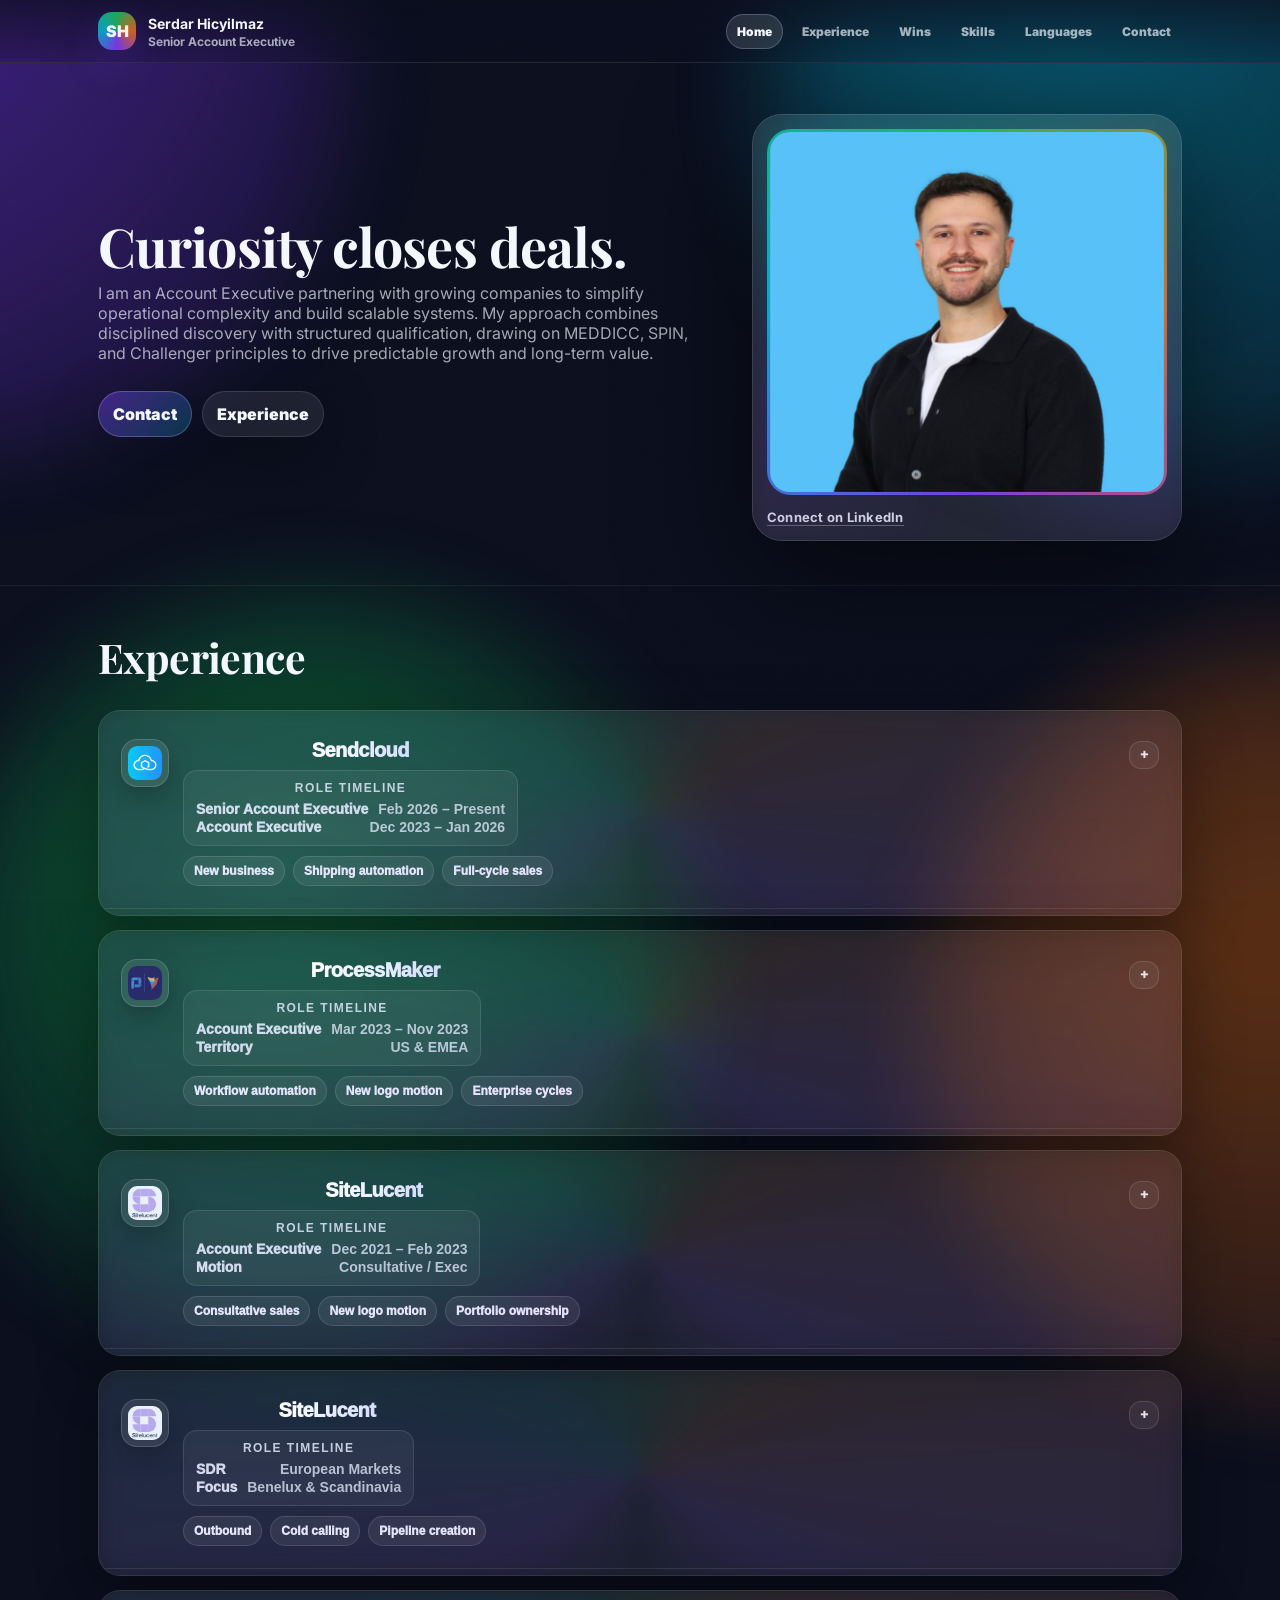
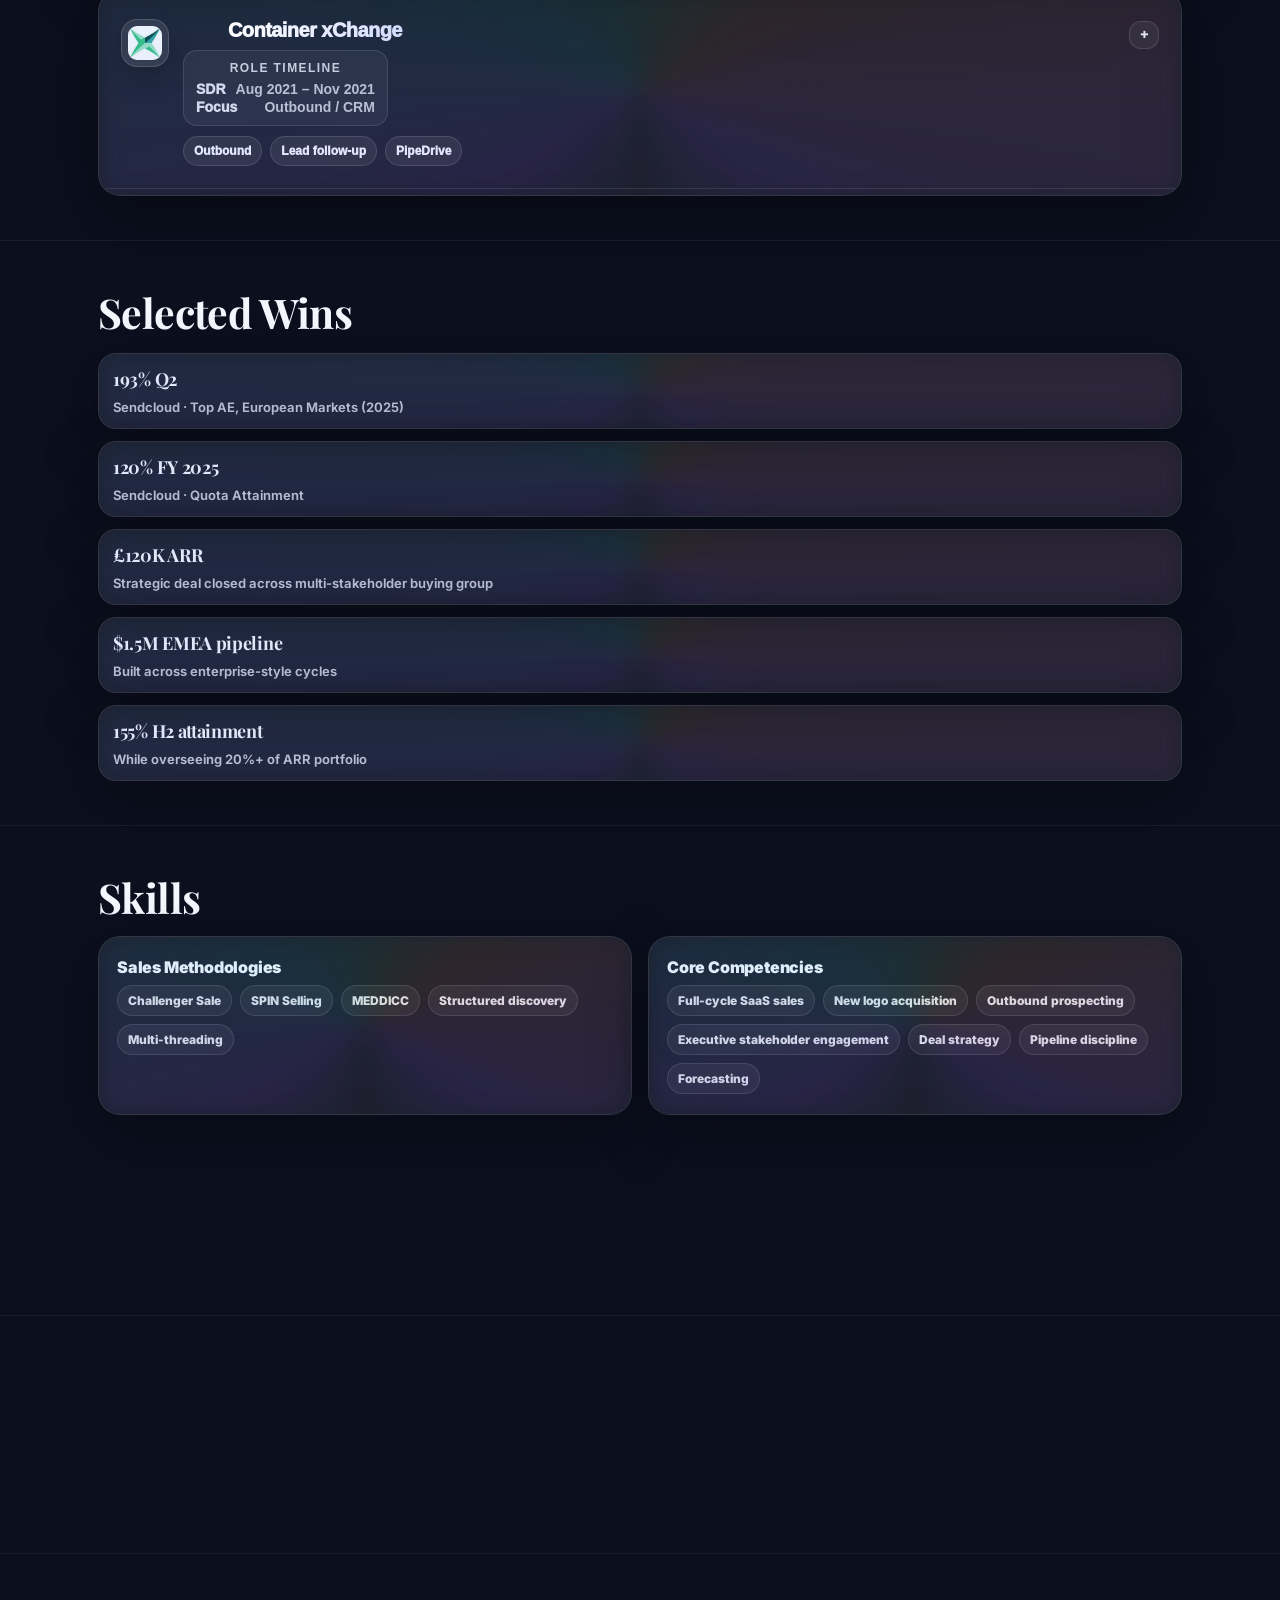
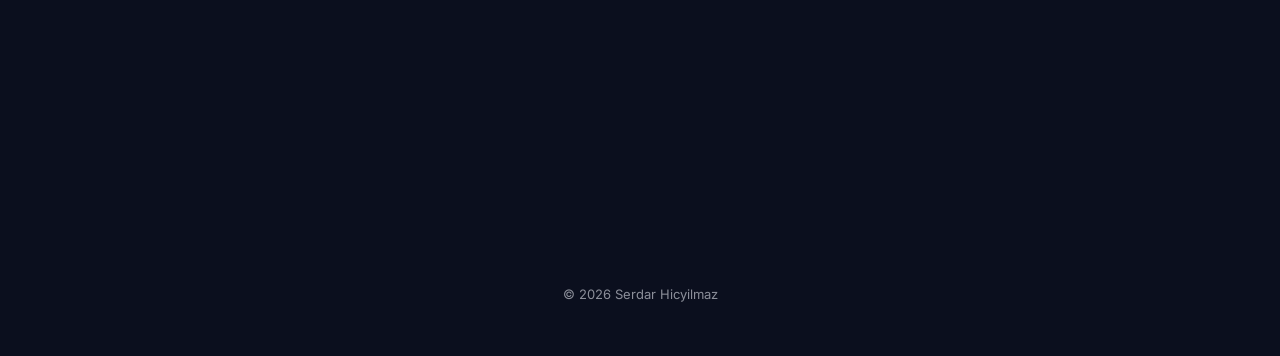
==== commit b4baff7c: "Add files via upload" ====
--- a/index.html
+++ b/index.html
@@ -87,7 +87,7 @@
 
       <div class="timeline">
         <div class="timeline-title">Role timeline</div>
-        <div class="timeline-line">Senior Account Executive · Feb 2026 – Present</div><div class="timeline-line">Account Executive · Dec 2023 – Jan 2026 · Eindhoven</div>
+        <div class="timeline-line split"><span class="tl-role">Senior Account Executive</span><span class="tl-dates">Feb 2026 – Present</span></div><div class="timeline-line split"><span class="tl-role">Account Executive</span><span class="tl-dates">Dec 2023 – Jan 2026</span></div>
       </div>
     <div class="tag-row"><span class="tag">New business</span><span class="tag">Shipping automation</span><span class="tag">Full-cycle sales</span></div>
         </div>
@@ -125,7 +125,7 @@
 
       <div class="timeline">
         <div class="timeline-title">Role timeline</div>
-        <div class="timeline-line">Account Executive · Mar 2023 – Nov 2023</div><div class="timeline-line">Strategic transactions · US & EMEA</div>
+        <div class="timeline-line split"><span class="tl-role">Account Executive</span><span class="tl-dates">Mar 2023 – Nov 2023</span></div><div class="timeline-line split"><span class="tl-role">Territory</span><span class="tl-dates">US & EMEA</span></div>
       </div>
     <div class="tag-row"><span class="tag">Workflow automation</span><span class="tag">New logo motion</span><span class="tag">Enterprise cycles</span></div>
         </div>
@@ -157,7 +157,7 @@
 
       <div class="timeline">
         <div class="timeline-title">Role timeline</div>
-        <div class="timeline-line">Account Executive · Dec 2021 – Feb 2023</div><div class="timeline-line">Consultative sales · Executive stakeholders</div>
+        <div class="timeline-line split"><span class="tl-role">Account Executive</span><span class="tl-dates">Dec 2021 – Feb 2023</span></div><div class="timeline-line split"><span class="tl-role">Motion</span><span class="tl-dates">Consultative / Exec</span></div>
       </div>
     <div class="tag-row"><span class="tag">Consultative sales</span><span class="tag">New logo motion</span><span class="tag">Portfolio ownership</span></div>
         </div>
@@ -188,7 +188,7 @@
 
       <div class="timeline">
         <div class="timeline-title">Role timeline</div>
-        <div class="timeline-line">Sales Development Representative · European Markets</div><div class="timeline-line">Benelux & Scandinavia focus</div>
+        <div class="timeline-line split"><span class="tl-role">SDR</span><span class="tl-dates">European Markets</span></div><div class="timeline-line split"><span class="tl-role">Focus</span><span class="tl-dates">Benelux & Scandinavia</span></div>
       </div>
     <div class="tag-row"><span class="tag">Outbound</span><span class="tag">Cold calling</span><span class="tag">Pipeline creation</span></div>
         </div>
@@ -217,7 +217,7 @@
 
       <div class="timeline">
         <div class="timeline-title">Role timeline</div>
-        <div class="timeline-line">Sales Development Representative · Aug 2021 – Nov 2021</div><div class="timeline-line">Outbound · CRM discipline</div>
+        <div class="timeline-line split"><span class="tl-role">SDR</span><span class="tl-dates">Aug 2021 – Nov 2021</span></div><div class="timeline-line split"><span class="tl-role">Focus</span><span class="tl-dates">Outbound / CRM</span></div>
       </div>
     <div class="tag-row"><span class="tag">Outbound</span><span class="tag">Lead follow-up</span><span class="tag">PipeDrive</span></div>
         </div>
--- a/assets/styles.v6.css
+++ b/assets/styles.v6.css
@@ -750,3 +750,162 @@
   .timeline{padding:9px 10px}
   .timeline-line{font-size:12.5px}
 }
+
+
+/* === Experience visual enhancement v4 === */
+
+/* Slightly bigger logos */
+.exp-logo{
+  width:42px !important;
+  height:42px !important;
+  border-radius:14px !important;
+  padding:6px !important;
+}
+
+/* Make company names bigger & cooler */
+.company-link{
+  font-size:20px !important;
+  font-weight:950 !important;
+  letter-spacing:-0.4px !important;
+  background: linear-gradient(90deg, #ffffff, #cfd8ff);
+  -webkit-background-clip: text;
+  -webkit-text-fill-color: transparent;
+}
+
+/* Fill the glass boxes better */
+.exp-item{
+  padding: 6px 0 !important;
+}
+
+.exp-head{
+  padding:22px 22px !important;
+}
+
+.exp-inner{
+  padding:20px 22px 24px !important;
+}
+
+/* Timeline title stronger */
+.timeline-title{
+  font-size:12px !important;
+  letter-spacing:.12em !important;
+  color: rgba(244,247,255,.85) !important;
+}
+
+.timeline-line{
+  font-size:14px !important;
+}
+
+/* Slightly more depth for experience cards */
+.exp-item.glass{
+  box-shadow: 0 20px 60px rgba(0,0,0,.35) !important;
+}
+
+@media (max-width: 720px){
+  .company-link{
+    font-size:18px !important;
+  }
+  .exp-logo{
+    width:38px !important;
+    height:38px !important;
+  }
+}
+
+
+
+/* === Final touches v5 === */
+
+/* 1) Company names even bolder */
+.company-link{
+  font-weight: 1000 !important;
+  letter-spacing: -0.55px !important;
+}
+
+/* 2) Subtle hover glow for company titles */
+.company-link{
+  position: relative;
+  transition: opacity .25s ease, filter .25s ease;
+}
+.company-link:hover{
+  opacity: .95;
+  filter: drop-shadow(0 10px 22px rgba(170,185,255,.22)) drop-shadow(0 18px 34px rgba(120,140,255,.12));
+}
+
+/* 3) Smoother dropdown open animation */
+.exp-panel{
+  transition: max-height .55s cubic-bezier(.2,.8,.2,1) !important;
+}
+.exp-inner{
+  transform: translateY(-6px);
+  opacity: 0;
+  transition: transform .45s cubic-bezier(.2,.8,.2,1), opacity .45s ease;
+}
+.exp-item.open .exp-inner{
+  transform: translateY(0);
+  opacity: 1;
+}
+
+/* Small polish on the +/- icon */
+.exp-icon{
+  transition: transform .25s ease, opacity .25s ease;
+}
+.exp-item.open .exp-icon{
+  transform: rotate(180deg);
+  opacity: 1;
+}
+
+/* === Mobile nav compact === */
+@media (max-width: 720px){
+  .topbar{padding: 10px 0 !important;}
+  .brand{gap: 10px !important;}
+  .brand .title{font-size: 13px !important;}
+  .brand .sub{font-size: 11px !important;}
+
+  .nav{
+    flex-wrap: nowrap !important;
+    overflow-x: auto !important;
+    -webkit-overflow-scrolling: touch;
+    gap: 8px !important;
+    justify-content: flex-start !important;
+    padding-bottom: 4px;
+  }
+  .nav::-webkit-scrollbar{display:none}
+  .nav a{
+    white-space: nowrap !important;
+    padding: 8px 10px !important;
+    font-size: 12px !important;
+  }
+}
+
+/* === Experience logos slightly bigger (requested) === */
+.exp-logo{
+  width:48px !important;
+  height:48px !important;
+  border-radius:16px !important;
+  padding:6px !important;
+}
+@media (max-width: 720px){
+  .exp-logo{
+    width:42px !important;
+    height:42px !important;
+    border-radius:16px !important;
+    padding:6px !important;
+  }
+}
+
+/* === Timeline split rows === */
+.timeline-line.split{
+  display:flex;
+  gap:10px;
+  justify-content:space-between;
+  align-items:baseline;
+}
+.tl-role{
+  font-weight:950;
+  color: rgba(244,247,255,.92);
+}
+.tl-dates{
+  font-weight:900;
+  color: rgba(244,247,255,.78);
+  white-space:nowrap;
+}
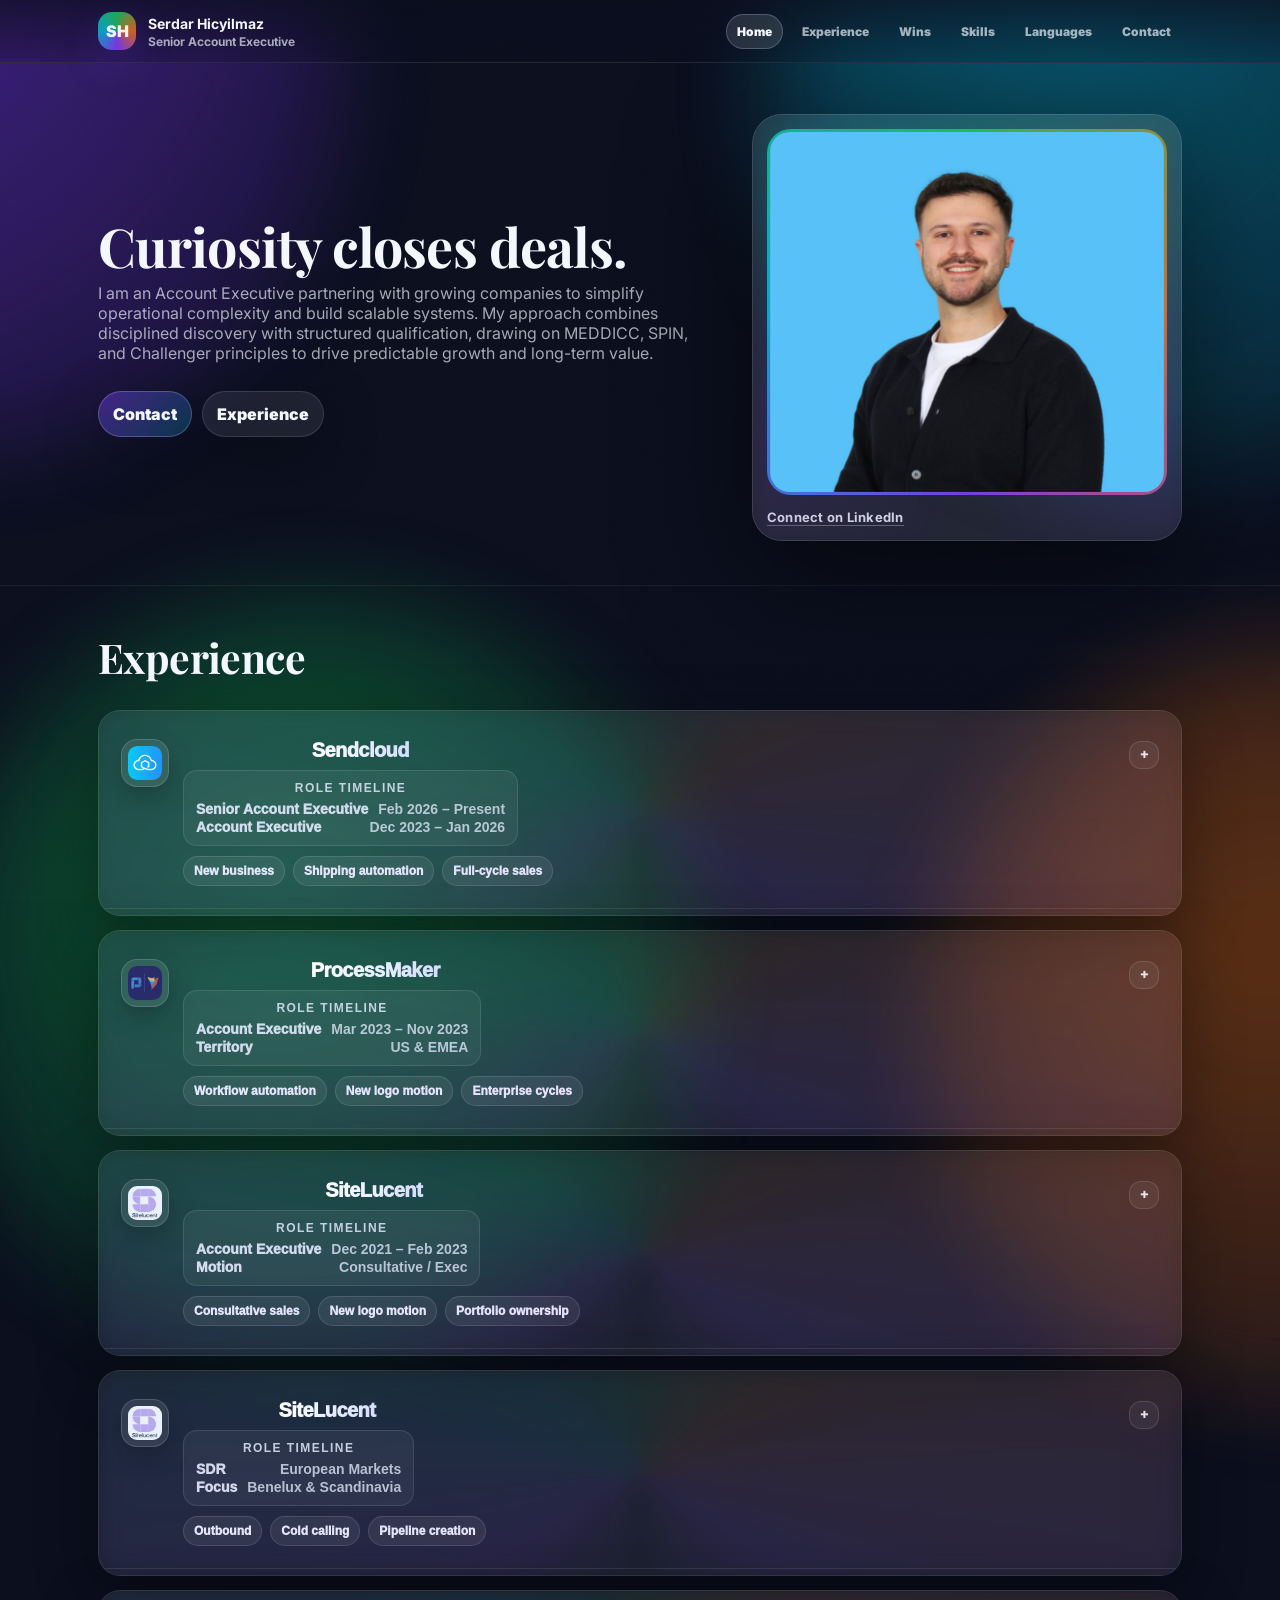
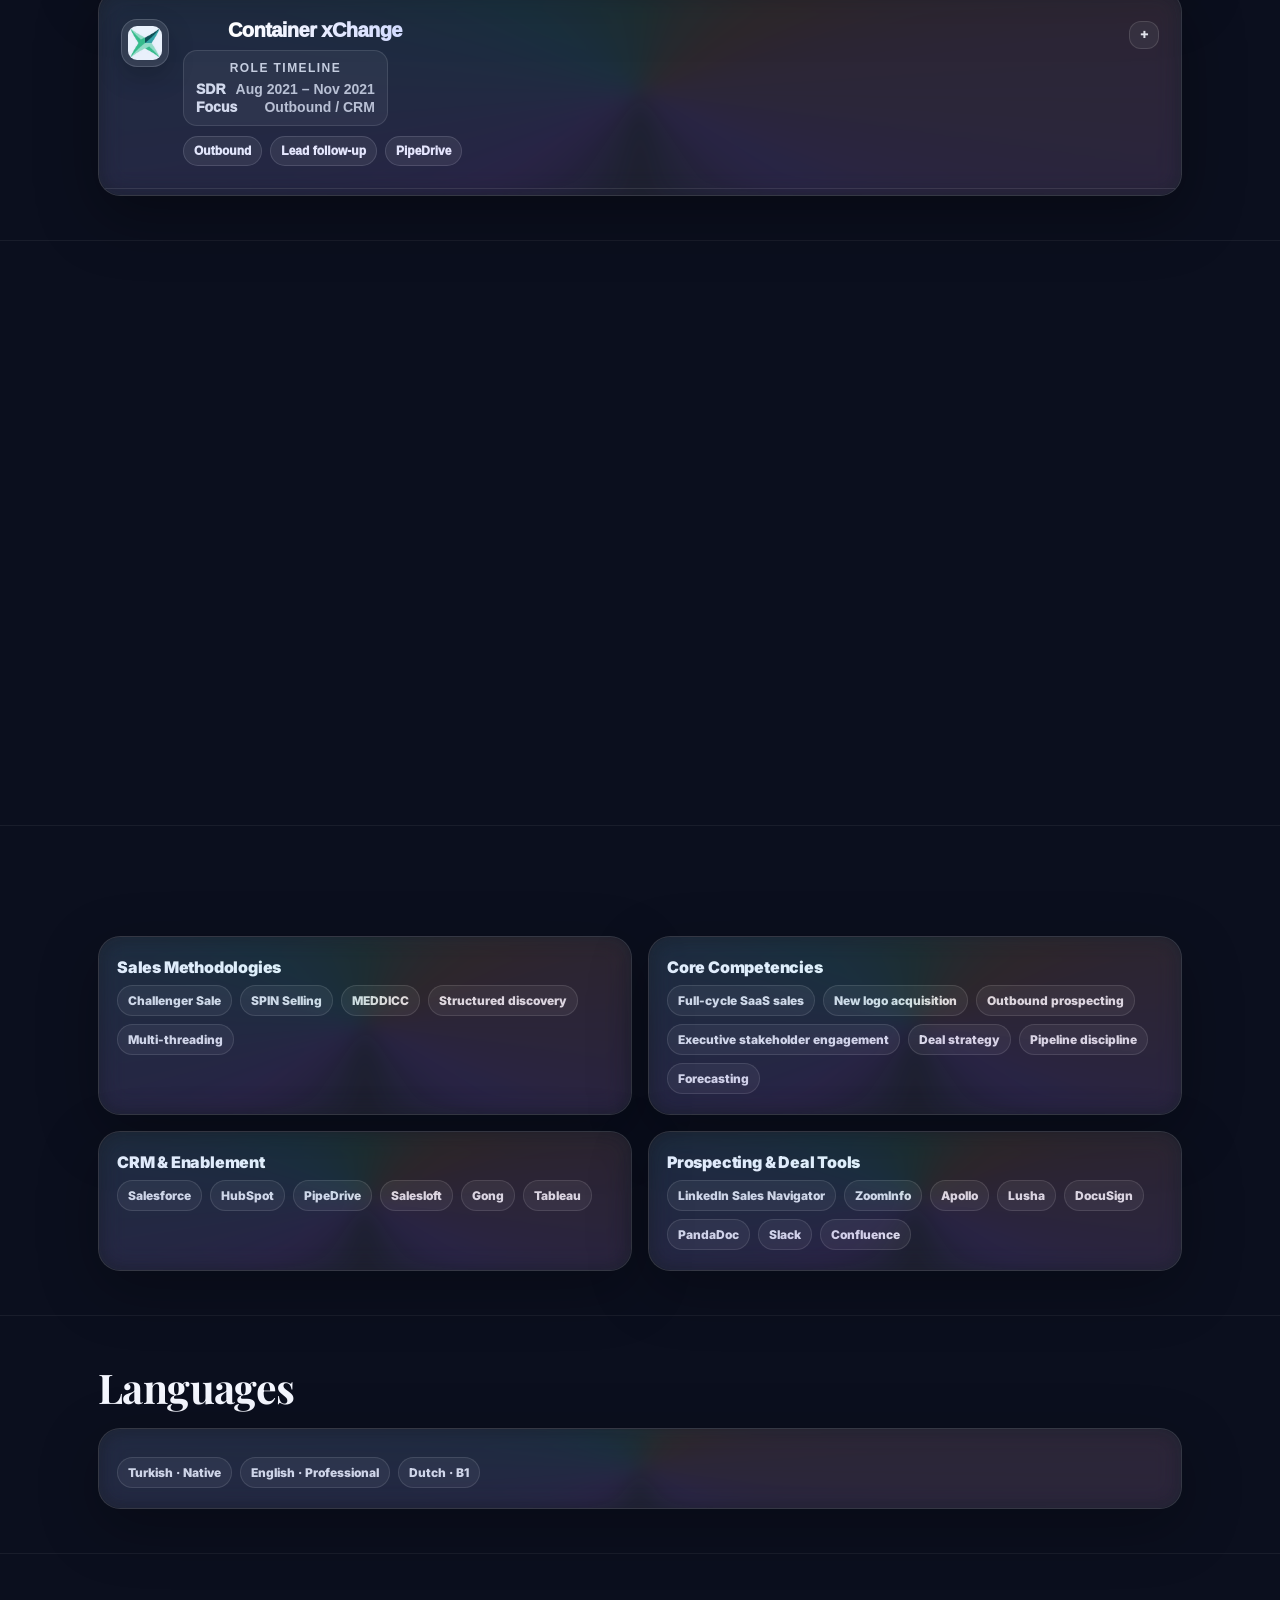
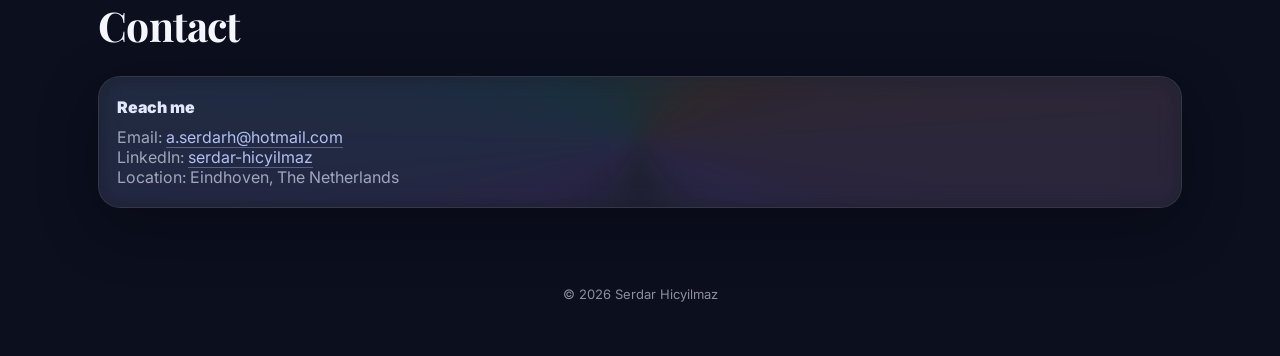
==== commit 5cf136ca: "Update index.html" ====
--- a/index.html
+++ b/index.html
@@ -245,11 +245,11 @@
         <div class="wins reveal" style="margin-top:14px">
           <div class="win">
             <b>193% Q2</b>
-            <p>Sendcloud · Top AE, European Markets (2025)</p>
+            <p>Sendcloud - Top AE, European Markets (2025)</p>
           </div>
 
           <div class="win">
-            <b>120% FY 2025</b>
+            <b>120% FY 2025 - Sendcloud Top AE, UK Market (2025)</b>
             <p>Sendcloud · Quota Attainment</p>
           </div>
 <div class="win">
@@ -389,4 +389,4 @@
   <script src="assets/app.js"></script>
   <script>document.getElementById('y').textContent = new Date().getFullYear();</script>
 </body>
-</html>+</html>
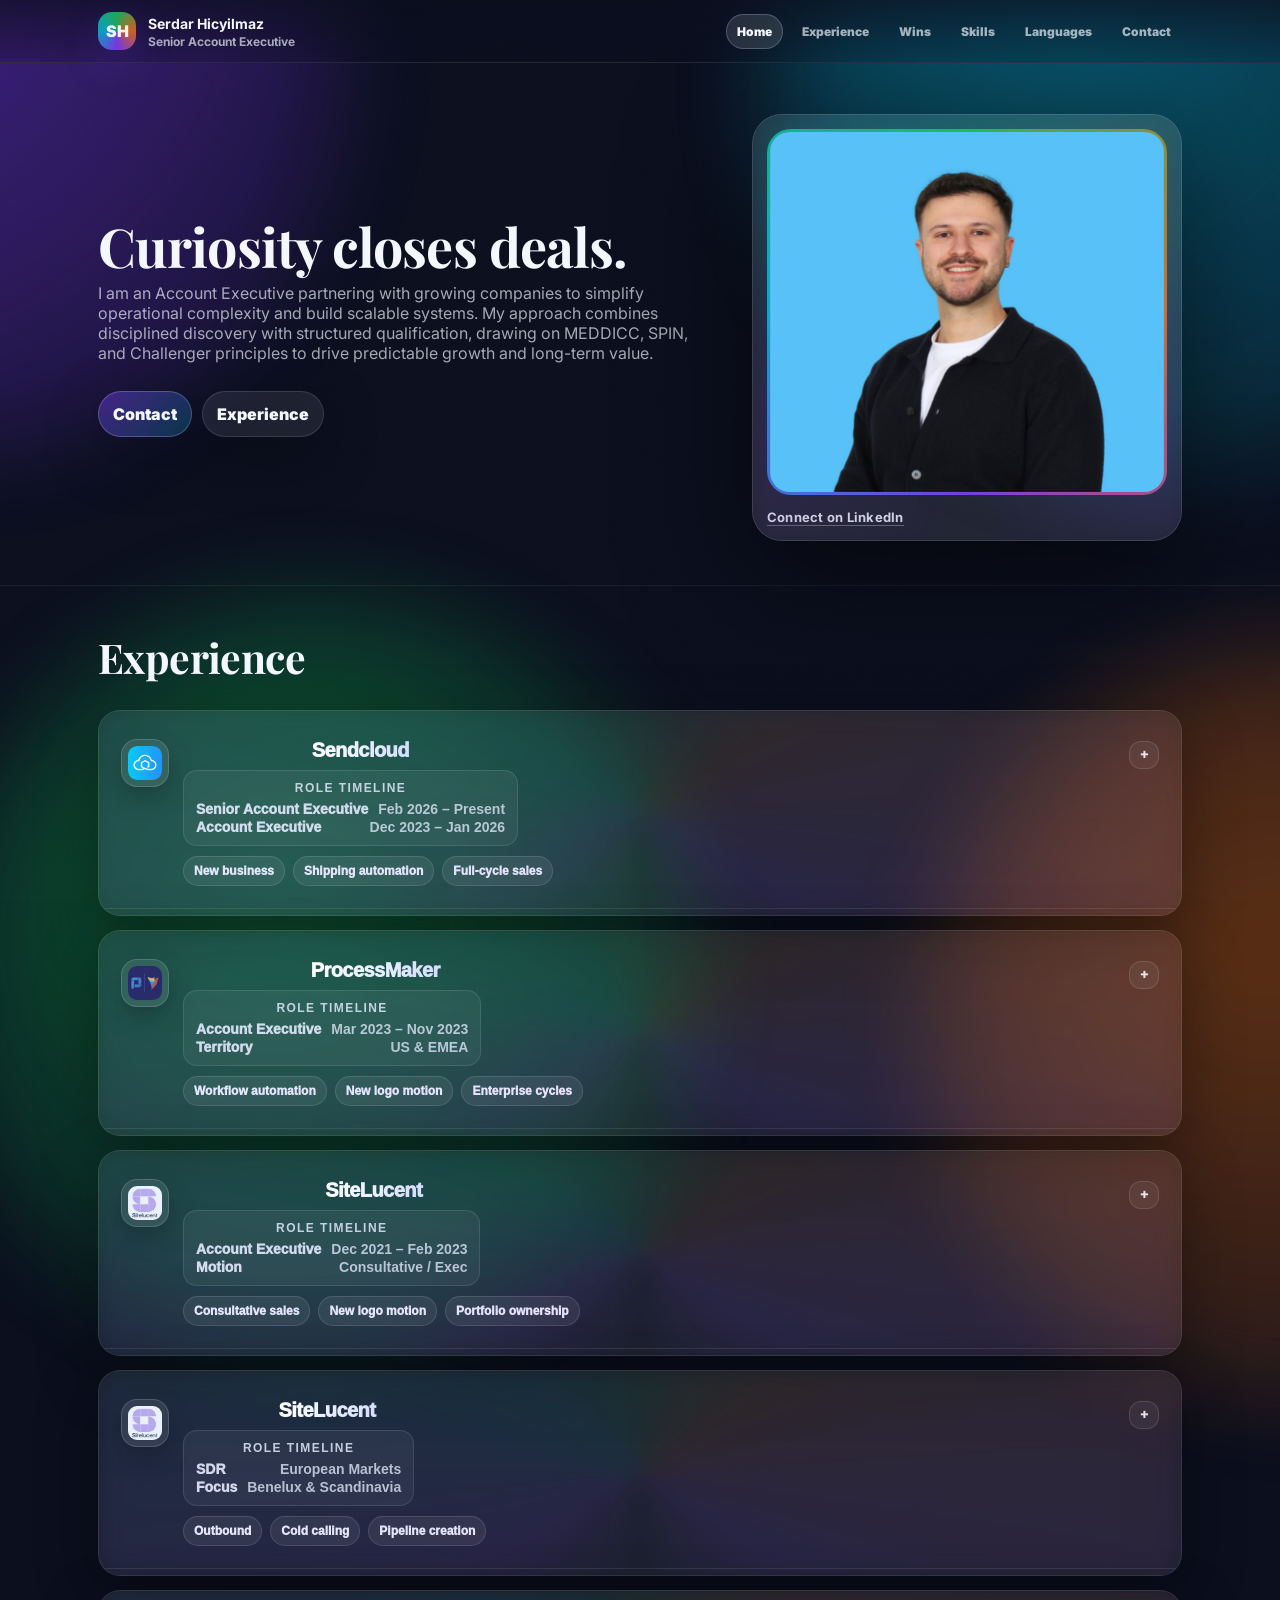
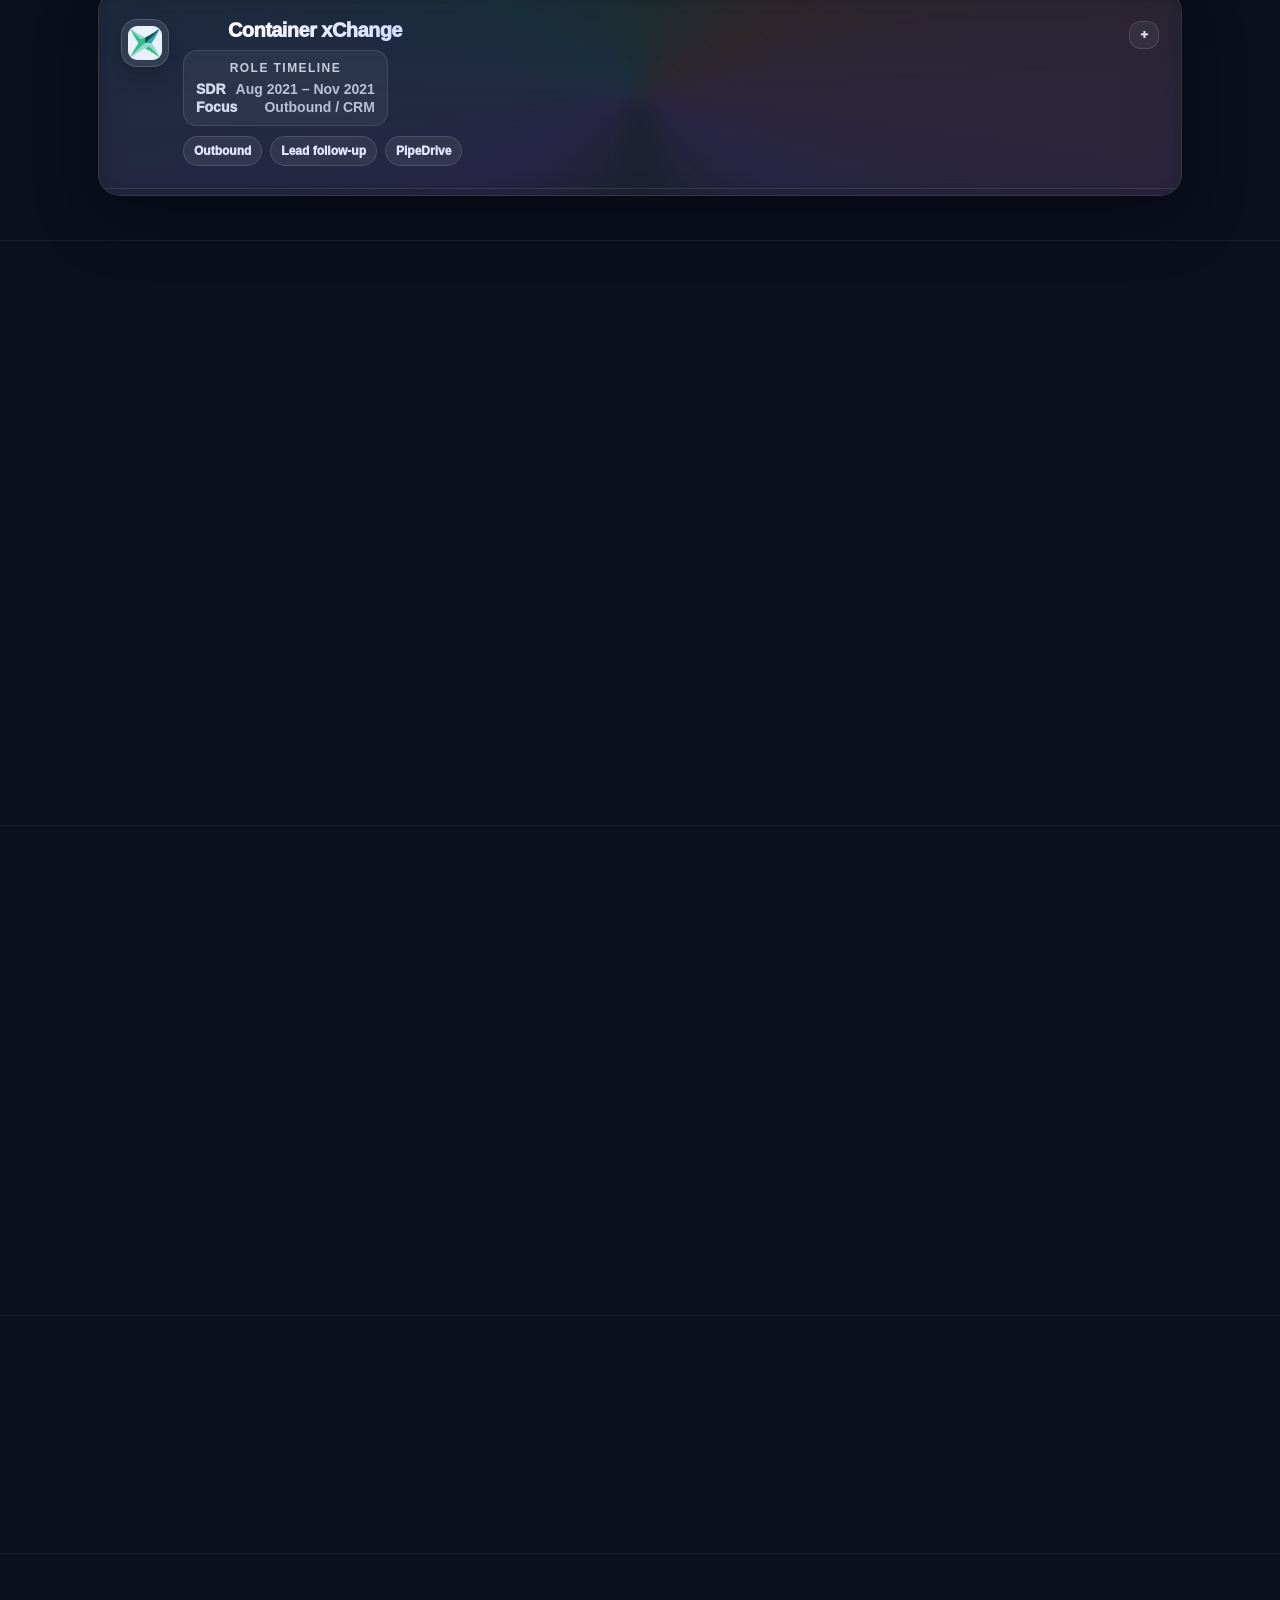
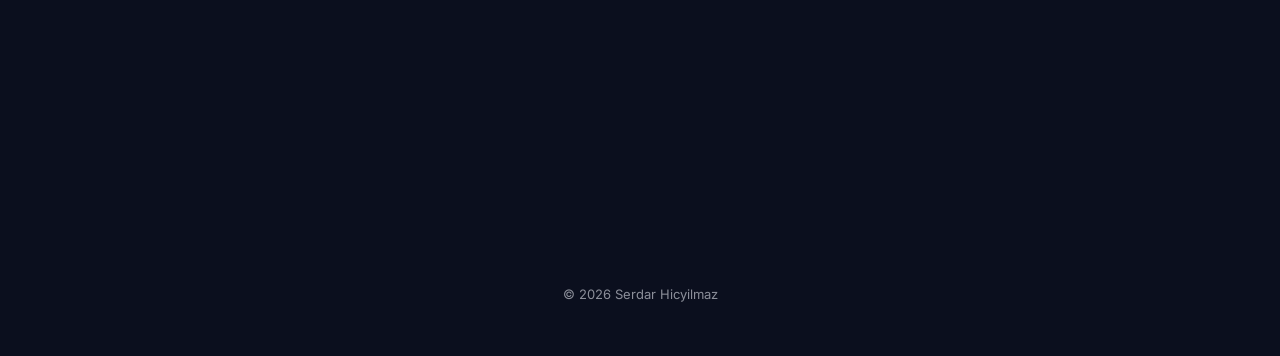
==== commit 5cdf5172: "Update index.html" ====
--- a/index.html
+++ b/index.html
@@ -249,8 +249,8 @@
           </div>
 
           <div class="win">
-            <b>120% FY 2025 - Sendcloud Top AE, UK Market (2025)</b>
-            <p>Sendcloud · Quota Attainment</p>
+            <b>120% FY 2025 </b>
+            <p>Sendcloud - Top AE, UK Market (2025)</p>
           </div>
 <div class="win">
             <b>£120K ARR</b>
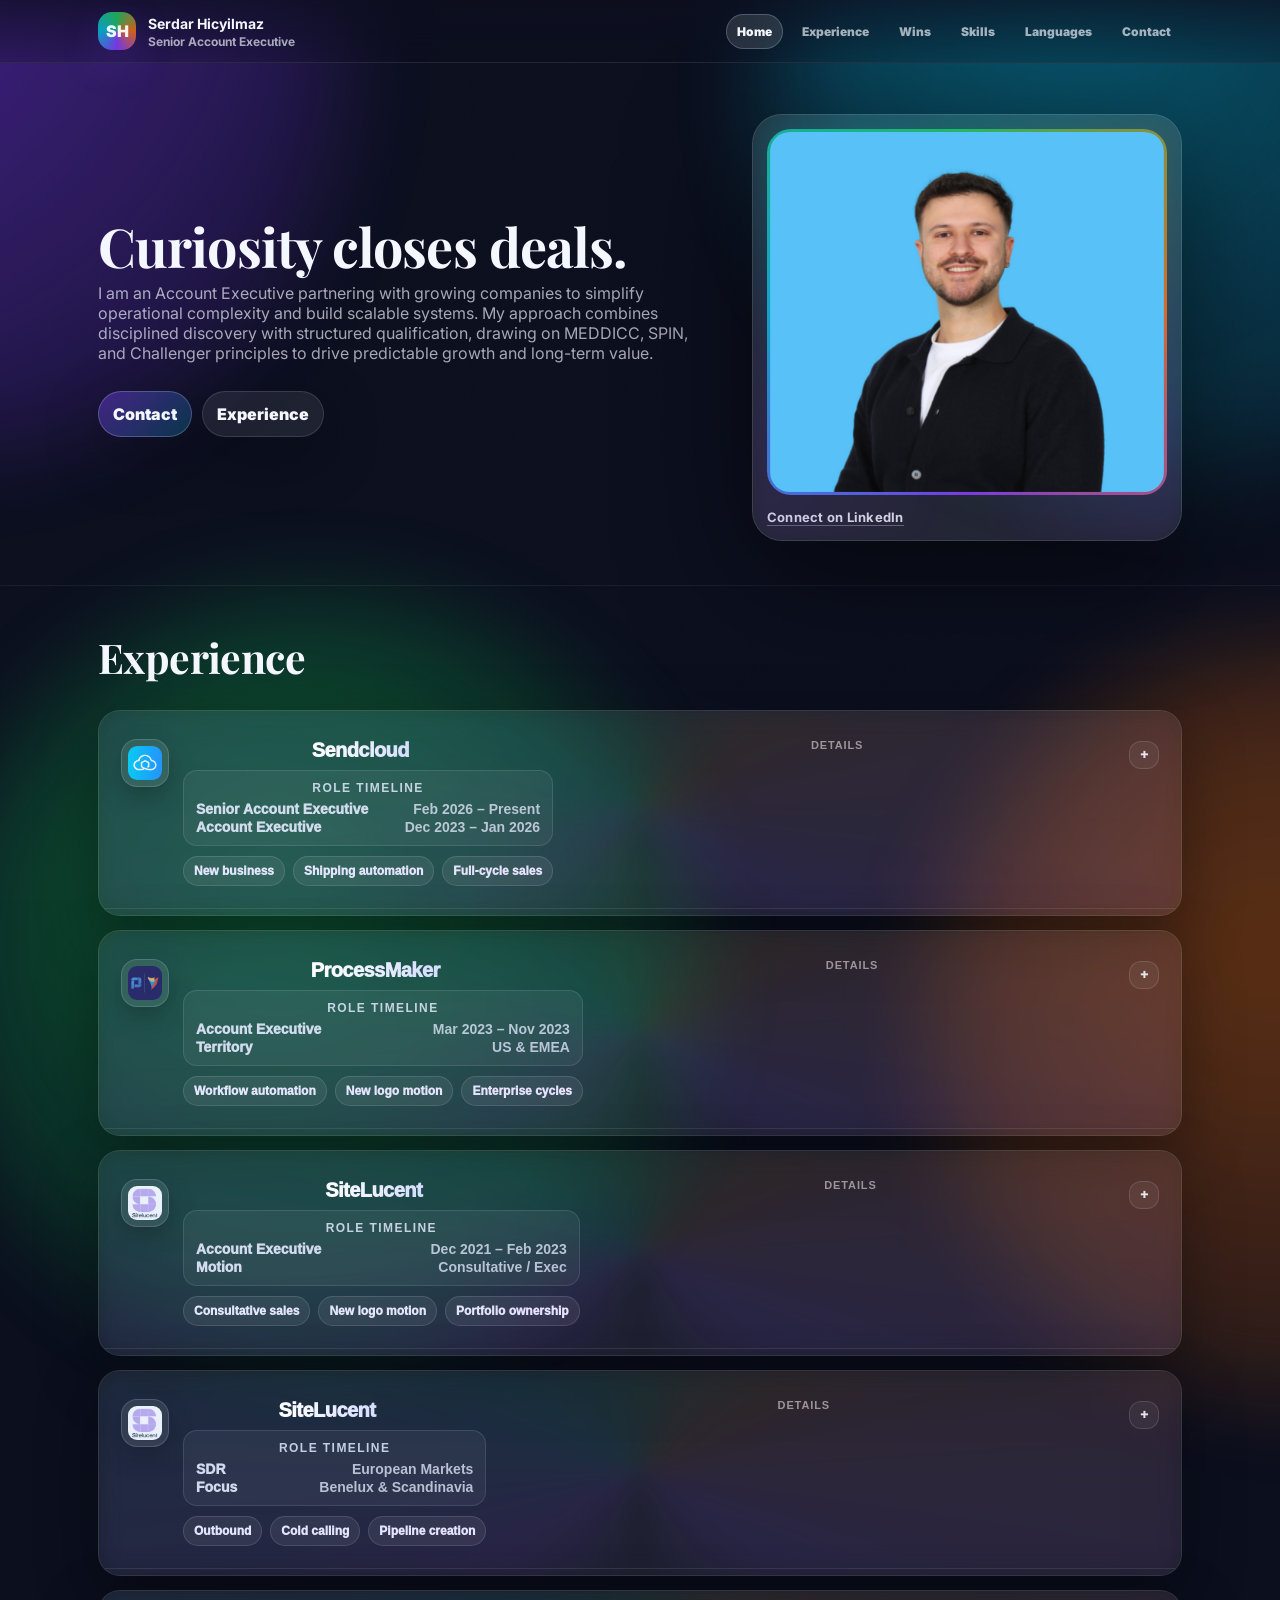
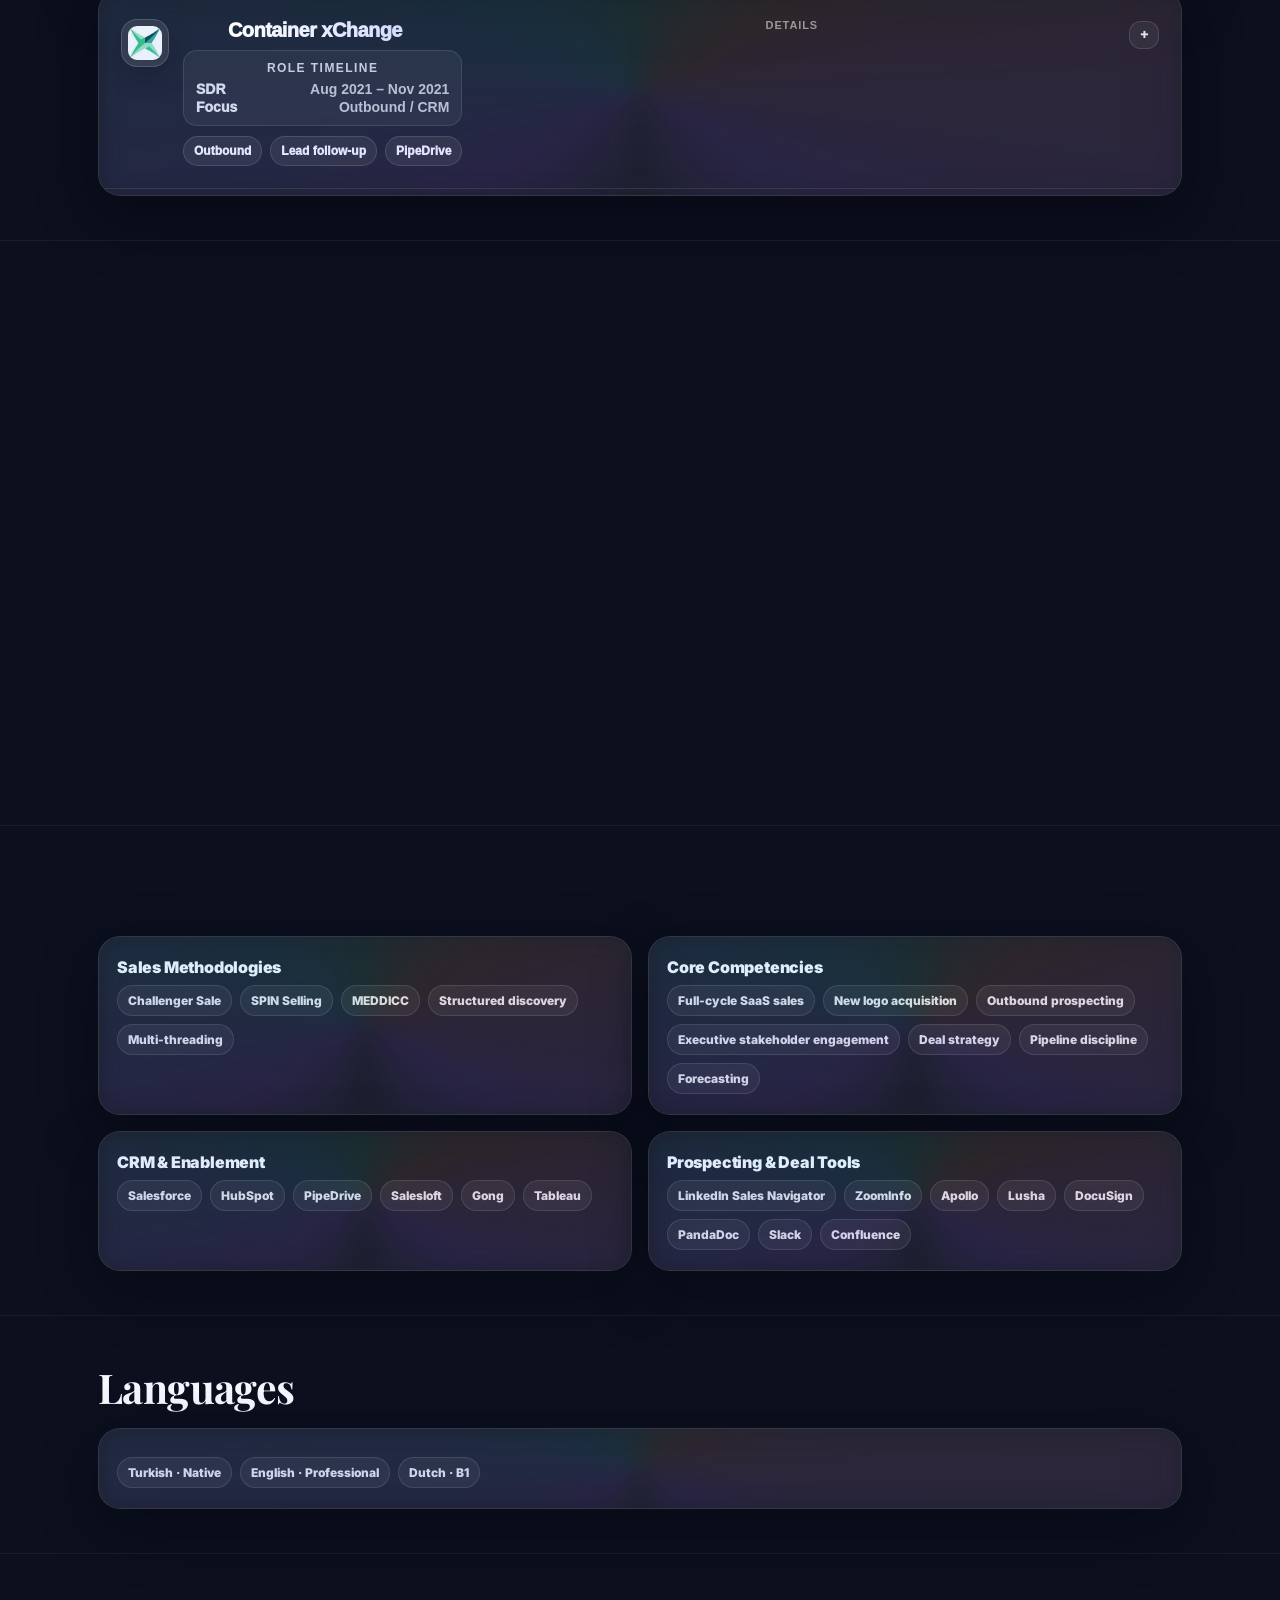
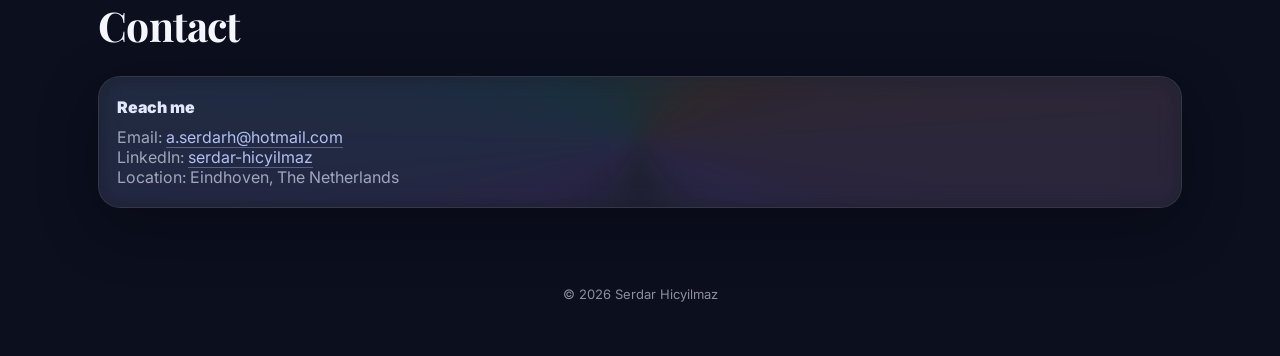
==== commit a71c6e2c: "Add files via upload" ====
--- a/index.html
+++ b/index.html
@@ -92,6 +92,7 @@
     <div class="tag-row"><span class="tag">New business</span><span class="tag">Shipping automation</span><span class="tag">Full-cycle sales</span></div>
         </div>
       </div>
+      <span class="exp-cta">Details</span>
       <span class="exp-icon" aria-hidden="true">+</span>
     </button>
         <div class="exp-panel" role="region"><div class="exp-inner">
@@ -130,6 +131,7 @@
     <div class="tag-row"><span class="tag">Workflow automation</span><span class="tag">New logo motion</span><span class="tag">Enterprise cycles</span></div>
         </div>
       </div>
+      <span class="exp-cta">Details</span>
       <span class="exp-icon" aria-hidden="true">+</span>
     </button>
         <div class="exp-panel" role="region"><div class="exp-inner">
@@ -162,6 +164,7 @@
     <div class="tag-row"><span class="tag">Consultative sales</span><span class="tag">New logo motion</span><span class="tag">Portfolio ownership</span></div>
         </div>
       </div>
+      <span class="exp-cta">Details</span>
       <span class="exp-icon" aria-hidden="true">+</span>
     </button>
         <div class="exp-panel" role="region"><div class="exp-inner">
@@ -193,6 +196,7 @@
     <div class="tag-row"><span class="tag">Outbound</span><span class="tag">Cold calling</span><span class="tag">Pipeline creation</span></div>
         </div>
       </div>
+      <span class="exp-cta">Details</span>
       <span class="exp-icon" aria-hidden="true">+</span>
     </button>
         <div class="exp-panel" role="region"><div class="exp-inner">
@@ -222,6 +226,7 @@
     <div class="tag-row"><span class="tag">Outbound</span><span class="tag">Lead follow-up</span><span class="tag">PipeDrive</span></div>
         </div>
       </div>
+      <span class="exp-cta">Details</span>
       <span class="exp-icon" aria-hidden="true">+</span>
     </button>
         <div class="exp-panel" role="region"><div class="exp-inner">
@@ -245,12 +250,12 @@
         <div class="wins reveal" style="margin-top:14px">
           <div class="win">
             <b>193% Q2</b>
-            <p>Sendcloud - Top AE, European Markets (2025)</p>
+            <p>Sendcloud · Top AE, European Markets (2025)</p>
           </div>
 
           <div class="win">
-            <b>120% FY 2025 </b>
-            <p>Sendcloud - Top AE, UK Market (2025)</p>
+            <b>120% FY 2025</b>
+            <p>Sendcloud · Quota Attainment</p>
           </div>
 <div class="win">
             <b>£120K ARR</b>
@@ -389,4 +394,4 @@
   <script src="assets/app.js"></script>
   <script>document.getElementById('y').textContent = new Date().getFullYear();</script>
 </body>
-</html>
+</html>
--- a/assets/styles.v6.css
+++ b/assets/styles.v6.css
@@ -909,3 +909,34 @@
   color: rgba(244,247,255,.78);
   white-space:nowrap;
 }
+
+
+/* === Timeline width + CTA hint (implemented) === */
+.timeline{
+  width: 100% !important;
+  max-width: 480px;
+}
+
+/* Subtle CTA label next to + icon */
+.exp-cta{
+  font-size: 11px;
+  font-weight: 800;
+  letter-spacing: .08em;
+  text-transform: uppercase;
+  color: rgba(255,255,255,.55);
+  margin-right: 8px;
+}
+.exp-head:hover .exp-cta{
+  color: rgba(255,255,255,.85);
+}
+
+/* On mobile, keep CTA but slightly smaller */
+@media (max-width: 720px){
+  .exp-cta{
+    font-size: 10px;
+    margin-right: 6px;
+  }
+  .timeline{
+    max-width: 100%;
+  }
+}
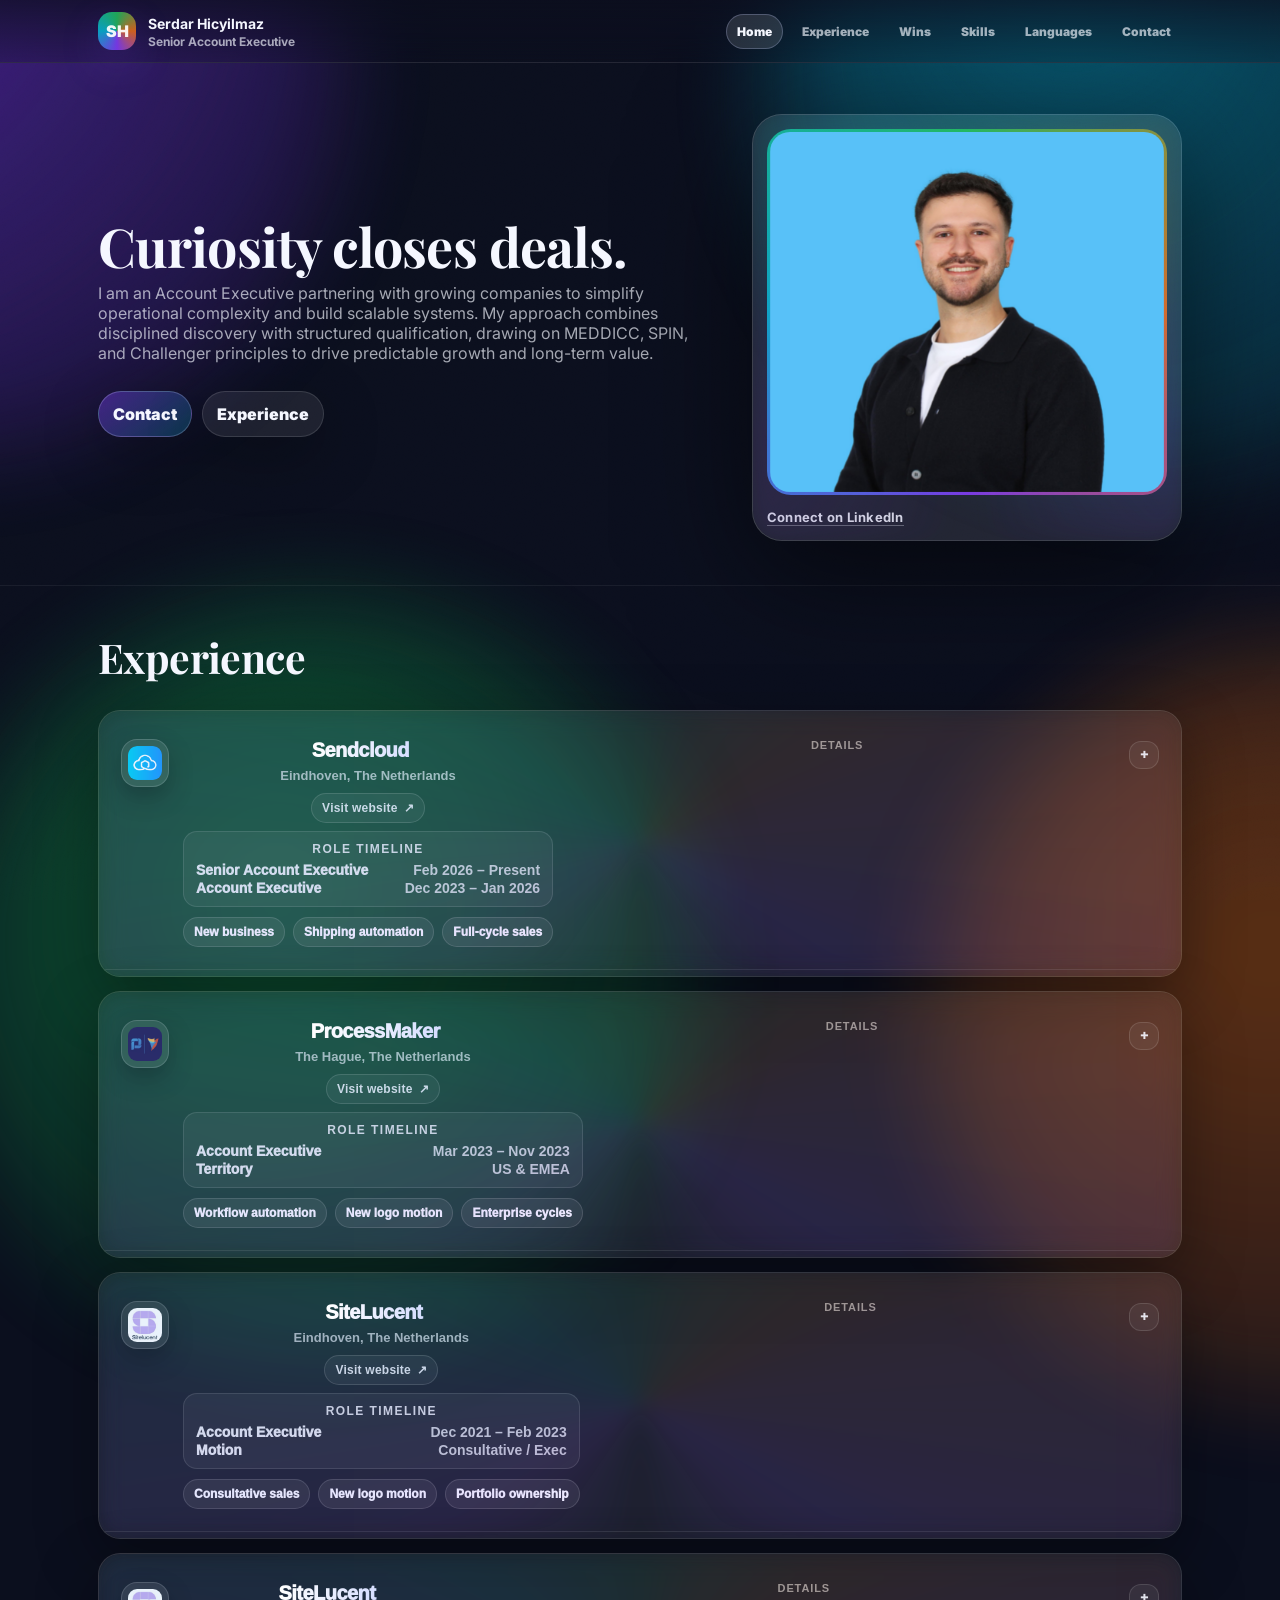
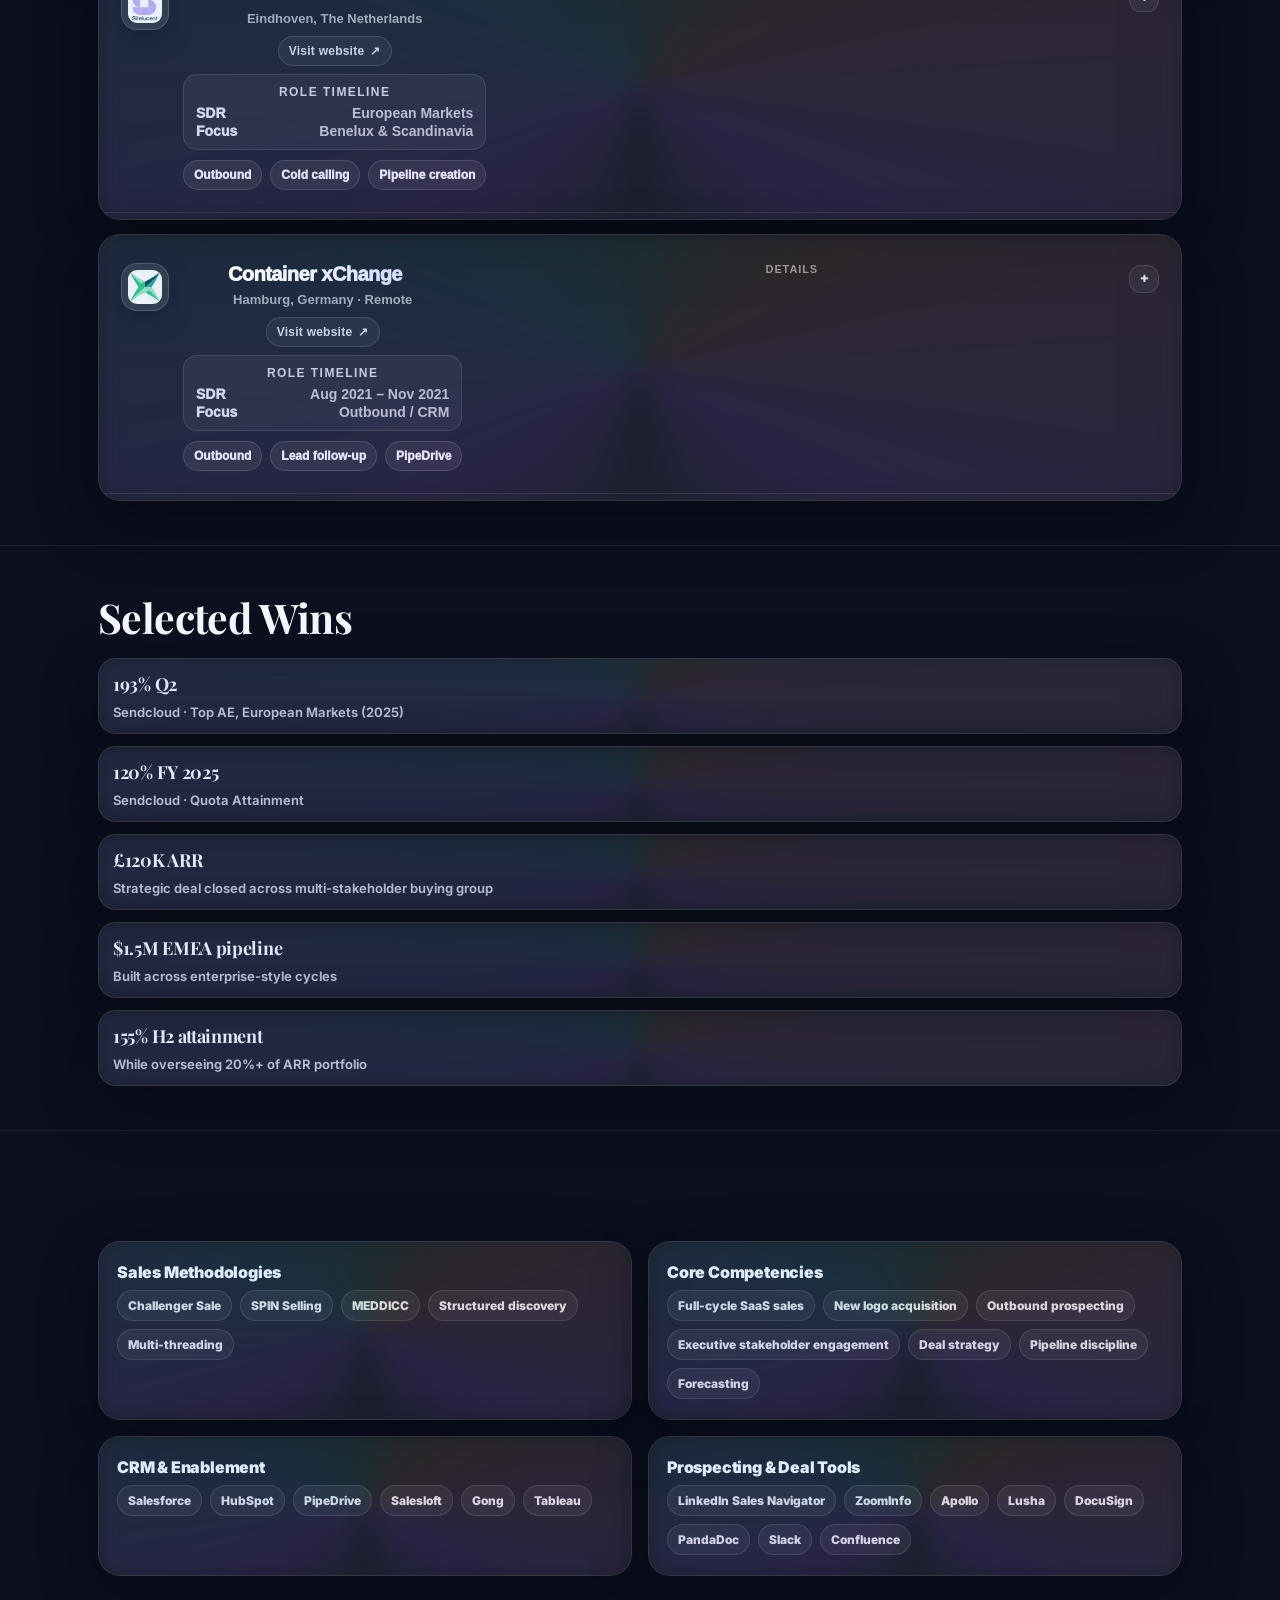
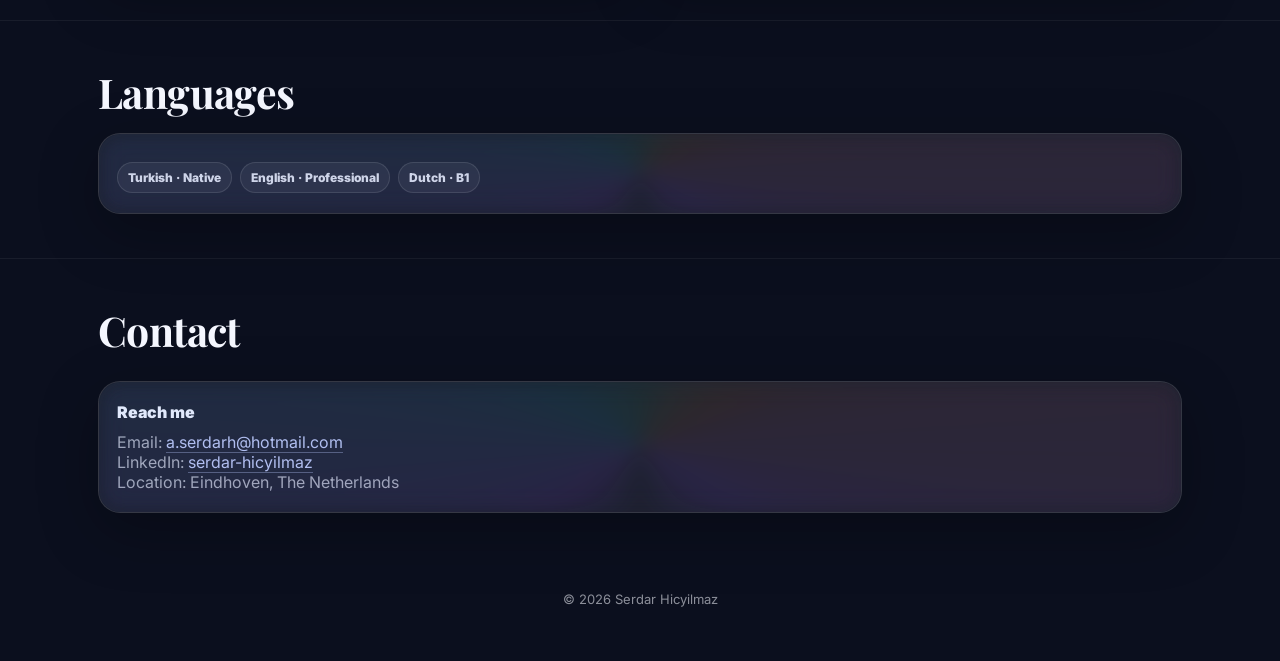
==== commit 4ce9c3d9: "Add files via upload" ====
--- a/index.html
+++ b/index.html
@@ -84,6 +84,8 @@
         </a>
         <div class="exp-title">
           <a class="company company-link" href="https://www.sendcloud.com/en_uk/" target="_blank" rel="noopener noreferrer">Sendcloud<span class="ext">↗</span></a>
+          <div class="exp-location">Eindhoven, The Netherlands</div>
+          <a class="site-pill" href="https://www.sendcloud.com/en_uk/" target="_blank" rel="noopener noreferrer">Visit website <span aria-hidden="true">↗</span></a>
 
       <div class="timeline">
         <div class="timeline-title">Role timeline</div>
@@ -123,6 +125,8 @@
         </a>
         <div class="exp-title">
           <a class="company company-link" href="https://www.processmaker.com/" target="_blank" rel="noopener noreferrer">ProcessMaker<span class="ext">↗</span></a>
+          <div class="exp-location">The Hague, The Netherlands</div>
+          <a class="site-pill" href="https://www.processmaker.com/" target="_blank" rel="noopener noreferrer">Visit website <span aria-hidden="true">↗</span></a>
 
       <div class="timeline">
         <div class="timeline-title">Role timeline</div>
@@ -156,6 +160,8 @@
         </a>
         <div class="exp-title">
           <a class="company company-link" href="https://www.sitelucent.com/" target="_blank" rel="noopener noreferrer">SiteLucent<span class="ext">↗</span></a>
+          <div class="exp-location">Eindhoven, The Netherlands</div>
+          <a class="site-pill" href="https://www.sitelucent.com/" target="_blank" rel="noopener noreferrer">Visit website <span aria-hidden="true">↗</span></a>
 
       <div class="timeline">
         <div class="timeline-title">Role timeline</div>
@@ -188,6 +194,8 @@
         </a>
         <div class="exp-title">
           <a class="company company-link" href="https://www.sitelucent.com/" target="_blank" rel="noopener noreferrer">SiteLucent<span class="ext">↗</span></a>
+          <div class="exp-location">Eindhoven, The Netherlands</div>
+          <a class="site-pill" href="https://www.sitelucent.com/" target="_blank" rel="noopener noreferrer">Visit website <span aria-hidden="true">↗</span></a>
 
       <div class="timeline">
         <div class="timeline-title">Role timeline</div>
@@ -218,6 +226,8 @@
         </a>
         <div class="exp-title">
           <a class="company company-link" href="https://www.container-xchange.com/" target="_blank" rel="noopener noreferrer">Container xChange<span class="ext">↗</span></a>
+          <div class="exp-location">Hamburg, Germany · Remote</div>
+          <a class="site-pill" href="https://www.container-xchange.com/" target="_blank" rel="noopener noreferrer">Visit website <span aria-hidden="true">↗</span></a>
 
       <div class="timeline">
         <div class="timeline-title">Role timeline</div>
--- a/assets/styles.v6.css
+++ b/assets/styles.v6.css
@@ -940,3 +940,41 @@
     max-width: 100%;
   }
 }
+
+
+/* === Experience: location + website CTA === */
+.exp-location{
+  font-size: 13px;
+  font-weight: 750;
+  color: rgba(244,247,255,.68);
+  margin-top: 6px;
+}
+
+.site-pill{
+  display:inline-flex;
+  align-items:center;
+  gap:6px;
+  margin-top:10px;
+  padding:7px 10px;
+  border-radius:999px;
+  border:1px solid rgba(255,255,255,.14);
+  background: rgba(255,255,255,.06);
+  color: rgba(244,247,255,.88);
+  font-size:12px;
+  font-weight:900;
+  letter-spacing:.02em;
+  text-decoration:none;
+  width: fit-content;
+  transition: transform .2s ease, background .2s ease, border-color .2s ease, opacity .2s ease;
+}
+.site-pill:hover{
+  transform: translateY(-1px);
+  background: rgba(255,255,255,.09);
+  border-color: rgba(255,255,255,.22);
+  opacity: .98;
+}
+
+@media (max-width: 720px){
+  .exp-location{font-size:12.5px}
+  .site-pill{font-size:11.5px; padding:7px 9px}
+}
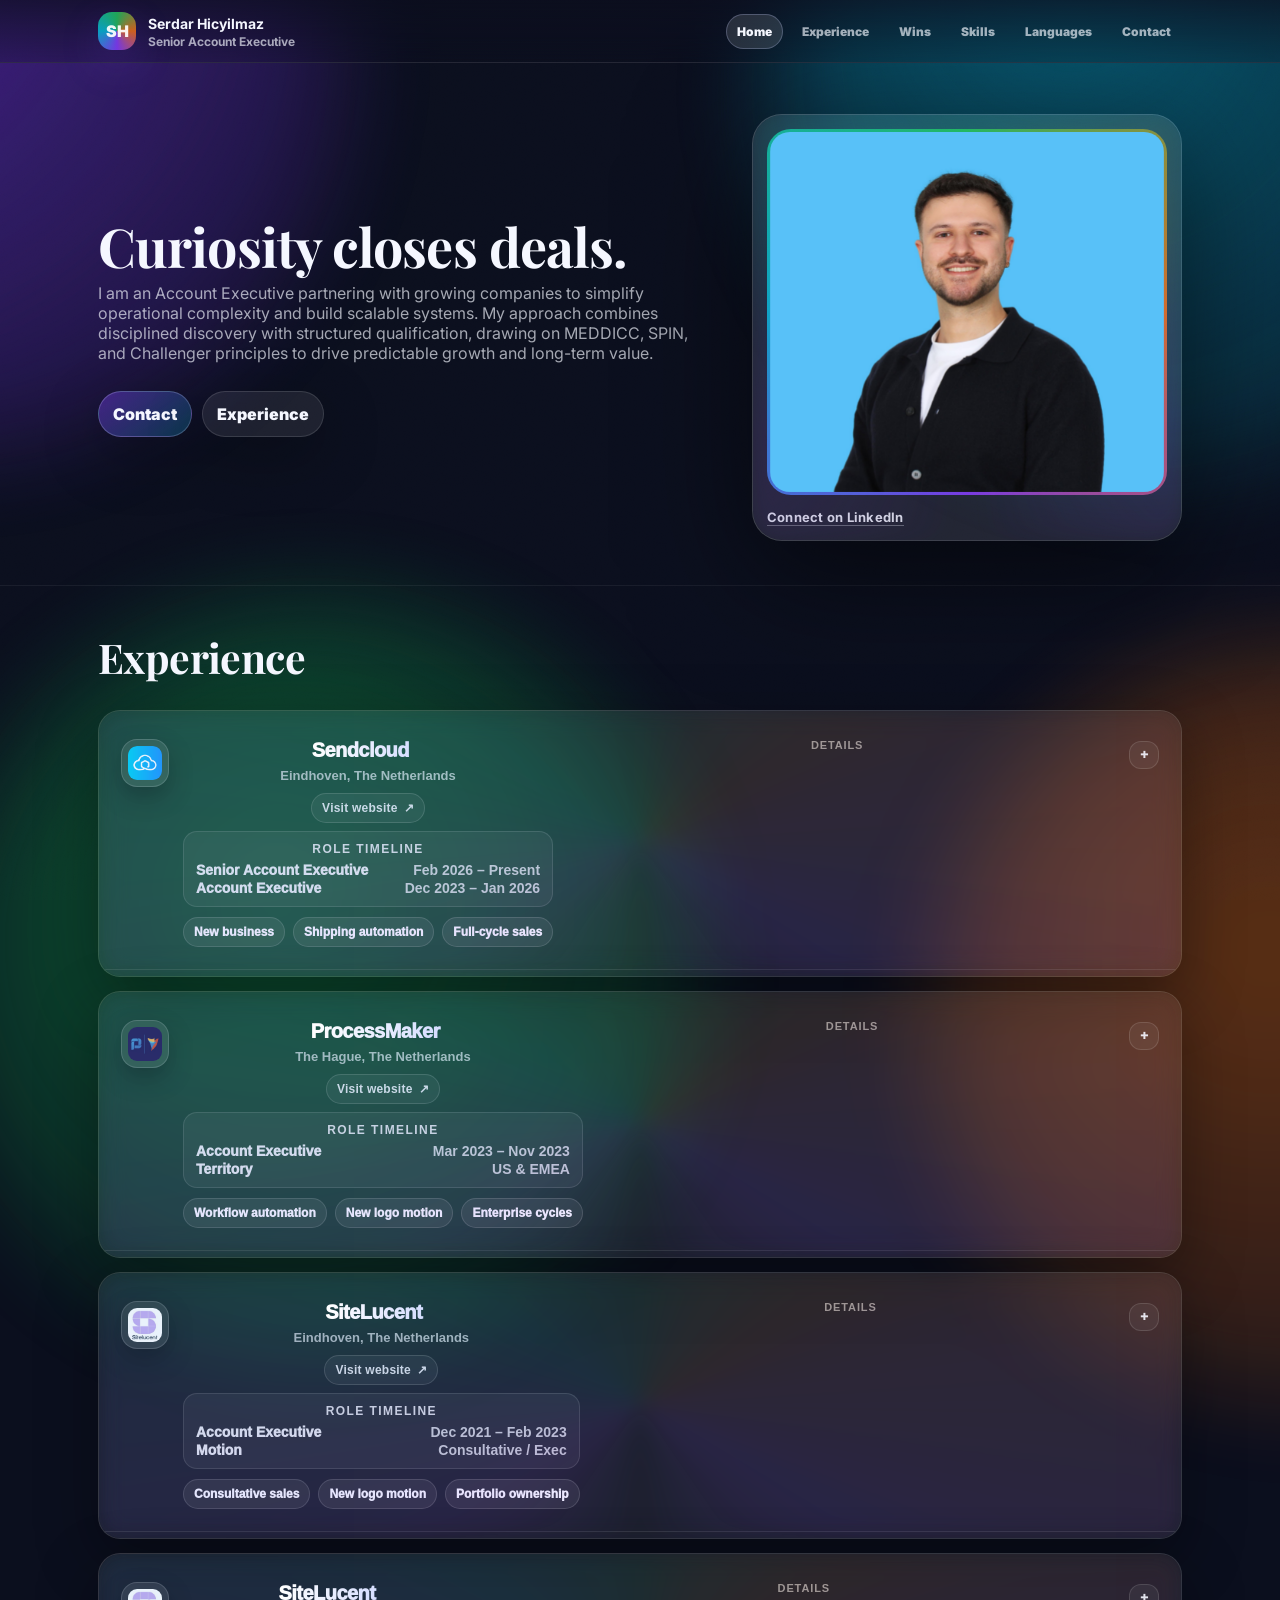
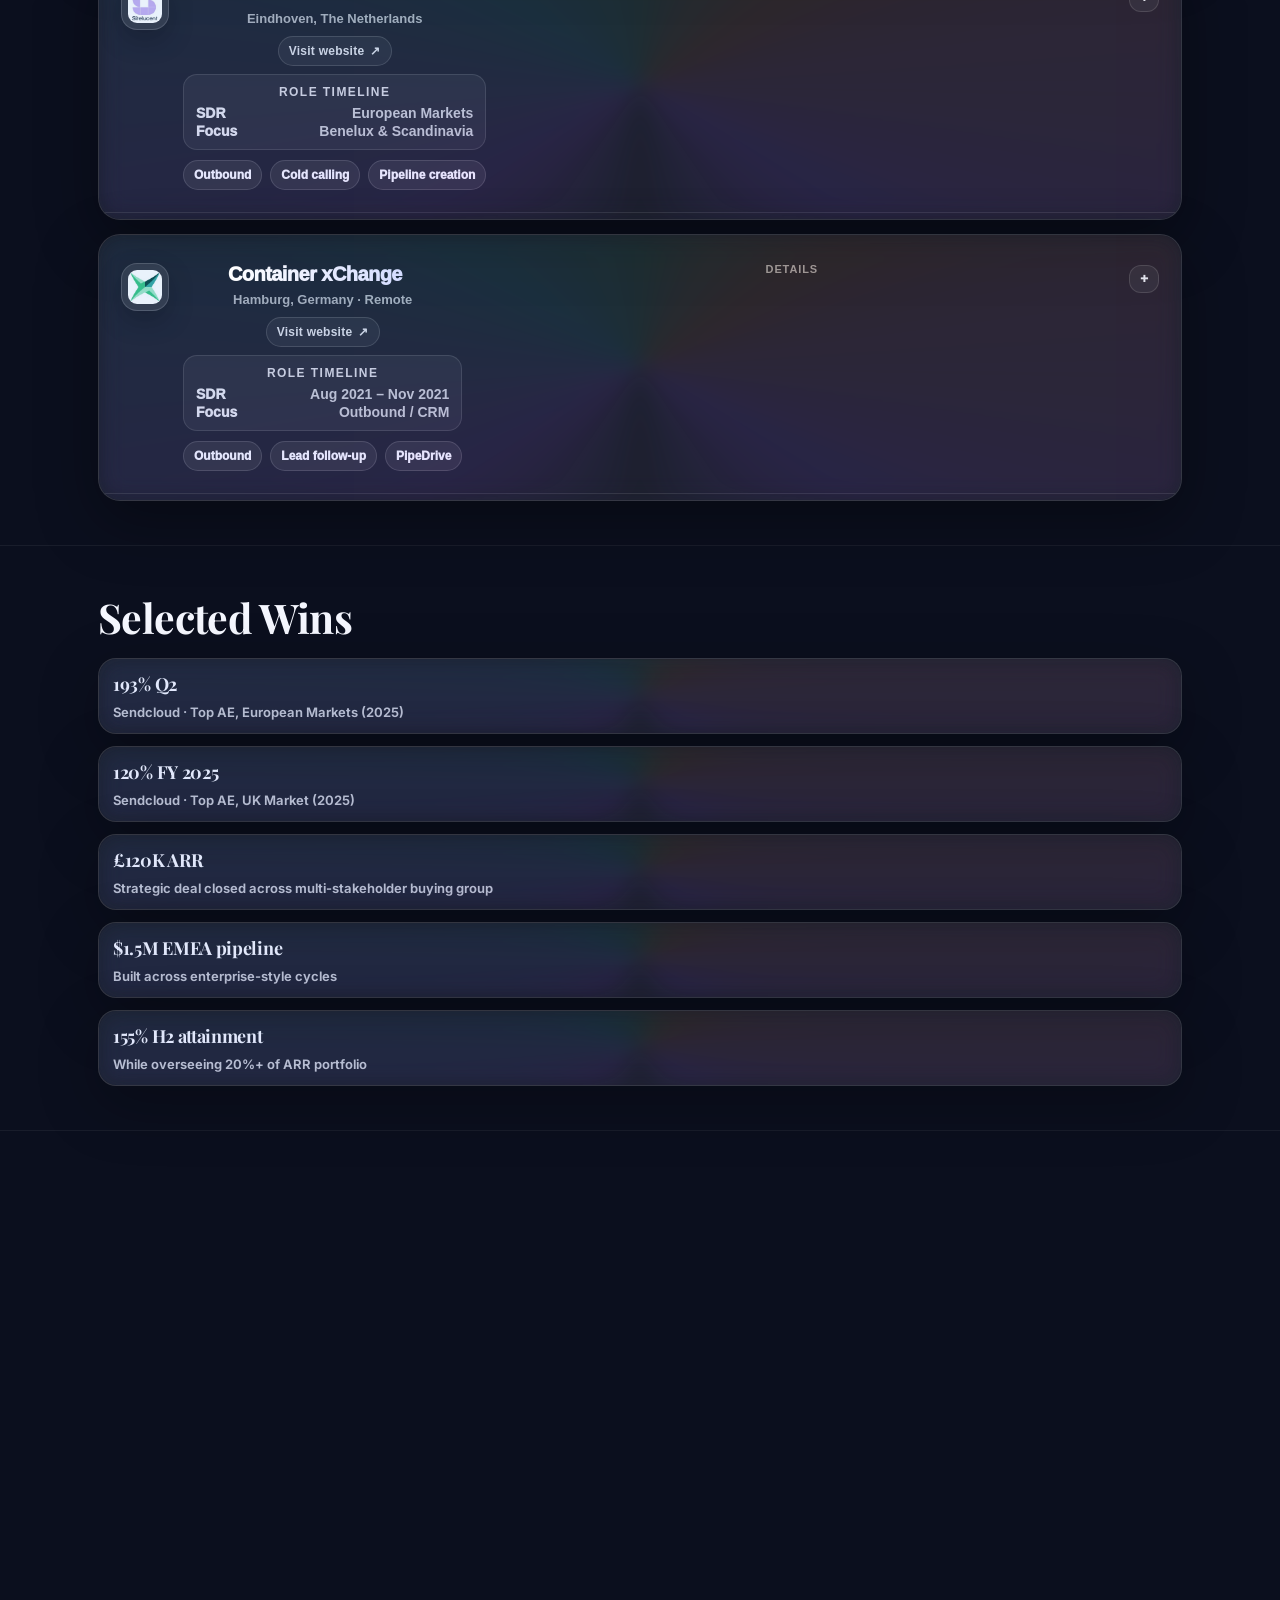
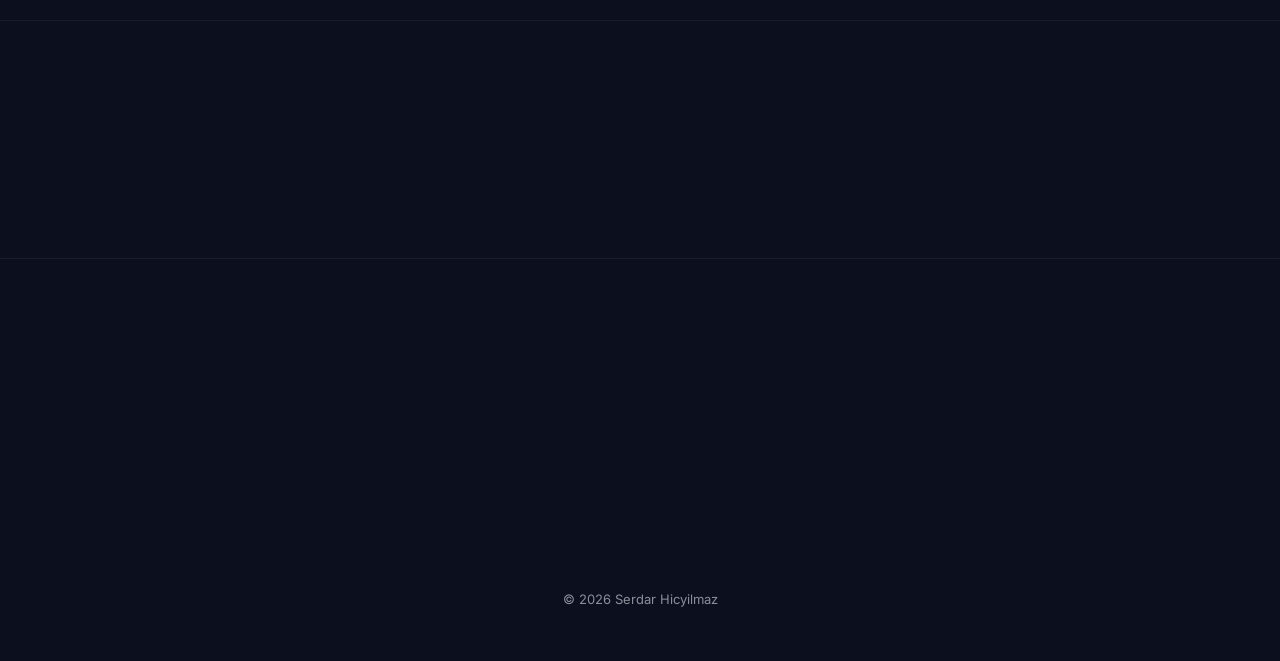
==== commit 45ac9e3a: "Update index.html" ====
--- a/index.html
+++ b/index.html
@@ -265,7 +265,7 @@
 
           <div class="win">
             <b>120% FY 2025</b>
-            <p>Sendcloud · Quota Attainment</p>
+            <p>Sendcloud · Top AE, UK Market (2025)</p>
           </div>
 <div class="win">
             <b>£120K ARR</b>
@@ -404,4 +404,4 @@
   <script src="assets/app.js"></script>
   <script>document.getElementById('y').textContent = new Date().getFullYear();</script>
 </body>
-</html>+</html>
